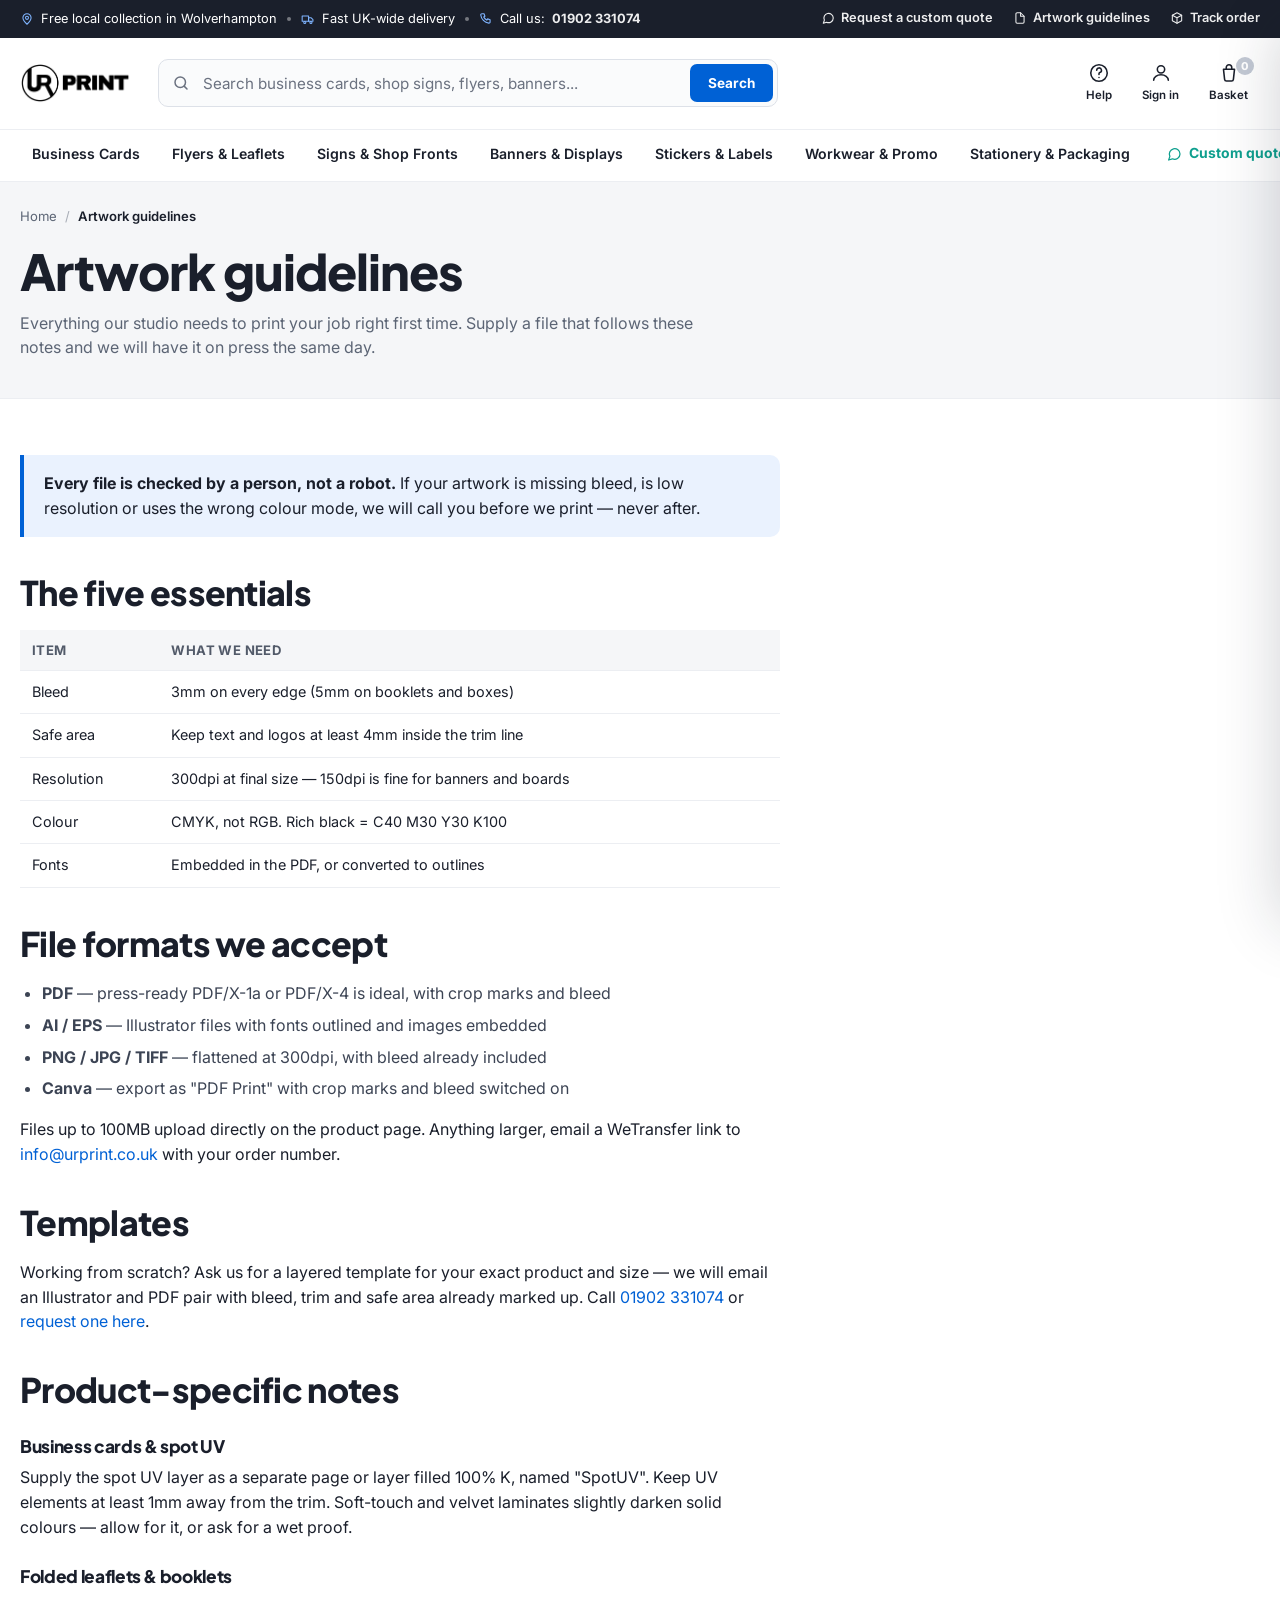
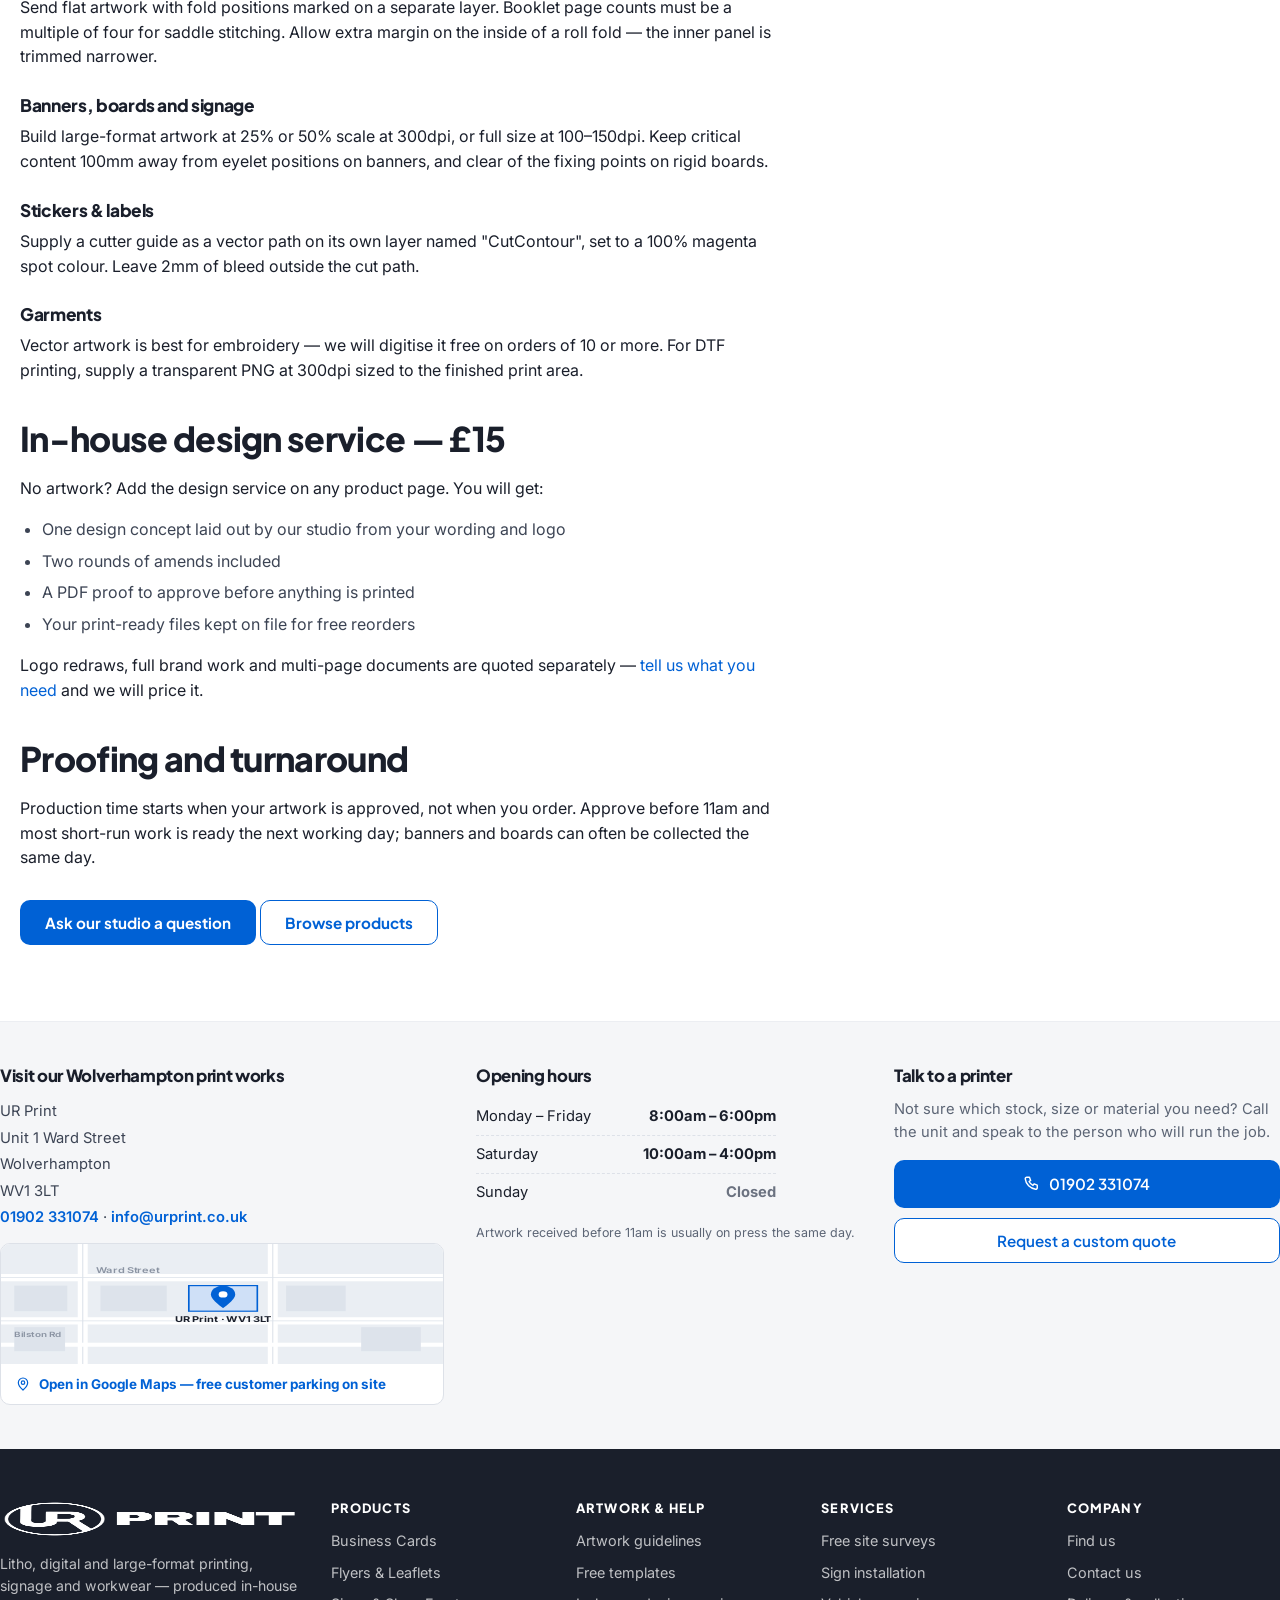
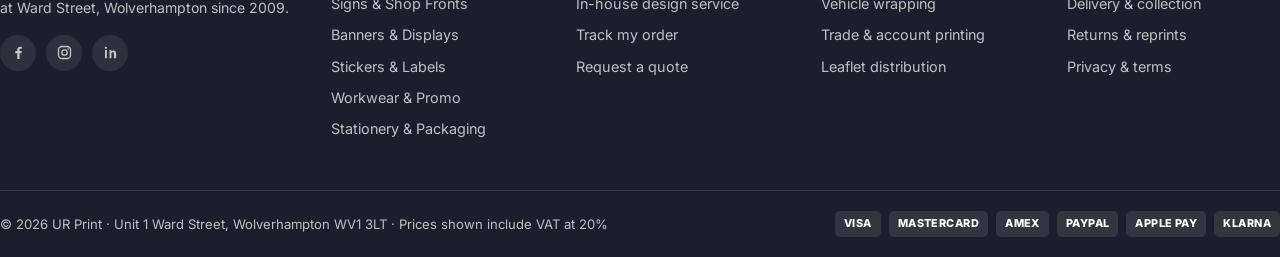
==== artwork-guidelines.html @ ce6d99f6 "Build UR Print e-commerce storefront A responsive, VistaPrint-style print and signage storefront for" ====
<!doctype html>
<html lang="en-GB">
<head>
<meta charset="utf-8">
<meta name="viewport" content="width=device-width, initial-scale=1">
<title>Artwork guidelines &amp; design service | UR Print Wolverhampton</title>
<meta name="description" content="How to supply print-ready artwork to UR Print — bleed, resolution, colour and file formats — plus our in-house design service.">
<link rel="icon" href="assets/img/favicon.png" type="image/png">
<link rel="preconnect" href="https://fonts.googleapis.com">
<link rel="preconnect" href="https://fonts.gstatic.com" crossorigin>
<link href="https://fonts.googleapis.com/css2?family=Inter:wght@400;500;600;700;800&family=Plus+Jakarta+Sans:wght@700;800&display=swap" rel="stylesheet">
<link rel="stylesheet" href="assets/css/styles.css">
</head>
<body>
<a class="skip-link" href="#main">Skip to content</a>
<div data-app-header></div>
<main id="main">
  <div class="pagehead">
    <div class="wrap">
      <nav class="crumbs" aria-label="Breadcrumb">
        <a href="index.html">Home</a><span class="sep">/</span><span class="current">Artwork guidelines</span>
      </nav>
      <h1>Artwork guidelines</h1>
      <p>Everything our studio needs to print your job right first time. Supply a file that follows these notes and we will have it on press the same day.</p>
    </div>
  </div>

  <div class="wrap">
    <div class="prose">
      <div class="callout">
        <p><strong>Every file is checked by a person, not a robot.</strong> If your artwork is missing bleed, is low resolution
        or uses the wrong colour mode, we will call you before we print — never after.</p>
      </div>

      <h2 id="essentials">The five essentials</h2>
      <table>
        <thead><tr><th>Item</th><th>What we need</th></tr></thead>
        <tbody>
          <tr><td>Bleed</td><td>3mm on every edge (5mm on booklets and boxes)</td></tr>
          <tr><td>Safe area</td><td>Keep text and logos at least 4mm inside the trim line</td></tr>
          <tr><td>Resolution</td><td>300dpi at final size — 150dpi is fine for banners and boards</td></tr>
          <tr><td>Colour</td><td>CMYK, not RGB. Rich black = C40 M30 Y30 K100</td></tr>
          <tr><td>Fonts</td><td>Embedded in the PDF, or converted to outlines</td></tr>
        </tbody>
      </table>

      <h2>File formats we accept</h2>
      <ul class="bullets">
        <li><strong>PDF</strong> — press-ready PDF/X-1a or PDF/X-4 is ideal, with crop marks and bleed</li>
        <li><strong>AI / EPS</strong> — Illustrator files with fonts outlined and images embedded</li>
        <li><strong>PNG / JPG / TIFF</strong> — flattened at 300dpi, with bleed already included</li>
        <li><strong>Canva</strong> — export as "PDF Print" with crop marks and bleed switched on</li>
      </ul>
      <p>Files up to 100MB upload directly on the product page. Anything larger, email a WeTransfer link to
      <a href="mailto:info@urprint.co.uk">info@urprint.co.uk</a> with your order number.</p>

      <h2 id="templates">Templates</h2>
      <p>Working from scratch? Ask us for a layered template for your exact product and size — we will email an
      Illustrator and PDF pair with bleed, trim and safe area already marked up. Call
      <a href="tel:+441902331074">01902 331074</a> or <a href="#" data-quote>request one here</a>.</p>

      <h2>Product-specific notes</h2>
      <h3>Business cards &amp; spot UV</h3>
      <p>Supply the spot UV layer as a separate page or layer filled 100% K, named "SpotUV". Keep UV elements
      at least 1mm away from the trim. Soft-touch and velvet laminates slightly darken solid colours — allow for it,
      or ask for a wet proof.</p>
      <h3>Folded leaflets &amp; booklets</h3>
      <p>Send flat artwork with fold positions marked on a separate layer. Booklet page counts must be a multiple of
      four for saddle stitching. Allow extra margin on the inside of a roll fold — the inner panel is trimmed narrower.</p>
      <h3>Banners, boards and signage</h3>
      <p>Build large-format artwork at 25% or 50% scale at 300dpi, or full size at 100–150dpi. Keep critical content
      100mm away from eyelet positions on banners, and clear of the fixing points on rigid boards.</p>
      <h3>Stickers &amp; labels</h3>
      <p>Supply a cutter guide as a vector path on its own layer named "CutContour", set to a 100% magenta spot colour.
      Leave 2mm of bleed outside the cut path.</p>
      <h3>Garments</h3>
      <p>Vector artwork is best for embroidery — we will digitise it free on orders of 10 or more. For DTF printing,
      supply a transparent PNG at 300dpi sized to the finished print area.</p>

      <h2 id="design">In-house design service — £15</h2>
      <p>No artwork? Add the design service on any product page. You will get:</p>
      <ul class="bullets">
        <li>One design concept laid out by our studio from your wording and logo</li>
        <li>Two rounds of amends included</li>
        <li>A PDF proof to approve before anything is printed</li>
        <li>Your print-ready files kept on file for free reorders</li>
      </ul>
      <p>Logo redraws, full brand work and multi-page documents are quoted separately —
      <a href="#" data-quote>tell us what you need</a> and we will price it.</p>

      <h2>Proofing and turnaround</h2>
      <p>Production time starts when your artwork is approved, not when you order. Approve before 11am and most
      short-run work is ready the next working day; banners and boards can often be collected the same day.</p>

      <p style="margin-top:30px">
        <a class="btn" href="#" data-quote>Ask our studio a question</a>
        <a class="btn btn--ghost" href="category.html">Browse products</a>
      </p>
    </div>
  </div>
</main>
<div data-app-footer></div>
<script src="assets/js/catalog.js"></script>
<script src="assets/js/art.js"></script>
<script src="assets/js/app.js"></script>
</body>
</html>
---- assets/css/styles.css ----
/* ==========================================================================
   UR Print — design system
   Palette: white #FFFFFF · grey #F5F6F8 · ink #1A1F2B · royal blue #0061D5
   ========================================================================== */

:root{
  --white:#FFFFFF;
  --grey-25:#FAFBFC;
  --grey-50:#F5F6F8;
  --grey-100:#ECEEF2;
  --grey-200:#DDE1E8;
  --grey-300:#C3C9D4;
  --grey-500:#6B7280;
  --grey-600:#525A69;

  --ink:#1A1F2B;
  --ink-80:#3C4454;
  --ink-60:#5C6575;

  --blue:#0061D5;
  --blue-dark:#004EAB;
  --blue-700:#003E88;
  --blue-50:#EAF2FE;
  --blue-100:#D4E5FD;

  --teal:#0E9F8E;
  --teal-50:#E3F6F3;
  --amber:#F6A609;
  --amber-50:#FEF3DF;
  --red:#D22B2B;
  --green:#148A3C;

  --radius-sm:6px;
  --radius:10px;
  --radius-lg:16px;
  --radius-pill:999px;

  --shadow-xs:0 1px 2px rgba(26,31,43,.06);
  --shadow-sm:0 1px 3px rgba(26,31,43,.08), 0 1px 2px rgba(26,31,43,.04);
  --shadow:0 4px 14px rgba(26,31,43,.08);
  --shadow-lg:0 12px 32px rgba(26,31,43,.14);
  --shadow-xl:0 24px 60px rgba(26,31,43,.20);

  --font:'Inter','Plus Jakarta Sans',-apple-system,BlinkMacSystemFont,'Segoe UI',Roboto,Helvetica,Arial,sans-serif;
  --font-display:'Plus Jakarta Sans','Inter',-apple-system,BlinkMacSystemFont,'Segoe UI',sans-serif;

  --maxw:1280px;
  --gutter:20px;
  --header-h:112px;
}

*,*::before,*::after{box-sizing:border-box}
html{-webkit-text-size-adjust:100%}
body{
  margin:0;
  font-family:var(--font);
  font-size:16px;
  line-height:1.55;
  color:var(--ink);
  background:var(--white);
  -webkit-font-smoothing:antialiased;
  text-rendering:optimizeLegibility;
}
body.is-locked{overflow:hidden}
img,svg{max-width:100%;display:block}
a{color:var(--blue);text-decoration:none}
a:hover{text-decoration:underline}
button{font:inherit;color:inherit;cursor:pointer}
h1,h2,h3,h4,h5{font-family:var(--font-display);color:var(--ink);margin:0 0 .5em;line-height:1.18;letter-spacing:-.02em;font-weight:800}
h1{font-size:clamp(2rem,4.2vw,3.1rem)}
h2{font-size:clamp(1.5rem,2.8vw,2.125rem)}
h3{font-size:1.25rem}
p{margin:0 0 1rem}
ul{margin:0;padding:0;list-style:none}
:focus-visible{outline:3px solid var(--blue);outline-offset:2px;border-radius:4px}
.sr-only{position:absolute;width:1px;height:1px;padding:0;margin:-1px;overflow:hidden;clip:rect(0 0 0 0);white-space:nowrap;border:0}
.skip-link{position:absolute;left:-9999px;top:0;z-index:999;background:var(--blue);color:#fff;padding:12px 20px;border-radius:0 0 8px 0}
.skip-link:focus{left:0}

.wrap{max-width:var(--maxw);margin:0 auto;padding:0 var(--gutter)}
.section{padding:56px 0}
.section--grey{background:var(--grey-50)}
.section__head{display:flex;align-items:flex-end;justify-content:space-between;gap:24px;margin-bottom:28px;flex-wrap:wrap}
.section__head h2{margin:0 0 4px}
.section__head p{margin:0;color:var(--ink-60);max-width:62ch}
.eyebrow{font-size:.78rem;font-weight:800;letter-spacing:.1em;text-transform:uppercase;color:var(--blue);margin:0 0 10px}

/* ---------- buttons ---------- */
.btn{
  display:inline-flex;align-items:center;justify-content:center;gap:8px;
  font-family:var(--font-display);font-weight:700;font-size:.95rem;line-height:1;
  padding:14px 24px;border-radius:var(--radius);border:1.5px solid transparent;
  background:var(--blue);color:#fff;cursor:pointer;transition:.15s ease;
  text-decoration:none;white-space:nowrap;
}
.btn:hover{background:var(--blue-dark);color:#fff;text-decoration:none;box-shadow:var(--shadow)}
.btn:active{transform:translateY(1px)}
.btn--ghost{background:#fff;color:var(--blue);border-color:var(--blue)}
.btn--ghost:hover{background:var(--blue-50);color:var(--blue-dark);border-color:var(--blue-dark)}
.btn--dark{background:var(--ink)}
.btn--dark:hover{background:#0d1118}
.btn--quiet{background:transparent;color:var(--ink);border-color:var(--grey-200)}
.btn--quiet:hover{background:var(--grey-50);color:var(--ink);box-shadow:none}
.btn--sm{padding:10px 16px;font-size:.85rem}
.btn--lg{padding:17px 30px;font-size:1.02rem}
.btn--block{width:100%}
.btn[disabled]{opacity:.5;pointer-events:none}

/* inline icons never inherit the full-bleed svg sizing */
.btn svg{width:18px;height:18px;flex:none}
.btn--lg svg{width:20px;height:20px}
.btn--sm svg{width:15px;height:15px}
.maplink .bar svg{width:16px;height:16px;flex:none}
.collectbox b svg{width:15px;height:15px;display:inline-block;vertical-align:-2px}
.search__icon svg{width:18px;height:18px}

/* ---------- badges ---------- */
.badge{display:inline-flex;align-items:center;gap:5px;font-size:.7rem;font-weight:800;letter-spacing:.05em;text-transform:uppercase;padding:5px 10px;border-radius:var(--radius-pill);background:var(--teal-50);color:#0a7a6d}
.badge--amber{background:var(--amber-50);color:#9a6600}
.badge--blue{background:var(--blue-50);color:var(--blue-dark)}
.badge--ink{background:var(--ink);color:#fff}

/* ==========================================================================
   Utility / announcement bar
   ========================================================================== */
.utility{background:var(--ink);color:#fff;font-size:.8rem}
.utility a{color:#fff;opacity:.92}
.utility a:hover{opacity:1}
.utility__inner{display:flex;align-items:center;justify-content:space-between;gap:16px;min-height:38px;padding-top:4px;padding-bottom:4px}
.utility__perks{display:flex;align-items:center;gap:10px;flex-wrap:wrap}
.utility__perks li{display:flex;align-items:center;gap:7px;white-space:nowrap}
.utility__perks .dot{width:4px;height:4px;border-radius:50%;background:rgba(255,255,255,.4)}
.utility__perks svg{width:14px;height:14px;flex:none;color:#7FB4FF}
.utility__links{display:flex;align-items:center;gap:20px}
.utility__links a{display:inline-flex;align-items:center;gap:6px;font-weight:600;white-space:nowrap}
.utility__links svg{width:14px;height:14px}
@media(max-width:1000px){.utility__links{display:none}}
@media(max-width:640px){
  .utility__perks{flex-wrap:nowrap;overflow-x:auto;scrollbar-width:none}
  .utility__perks::-webkit-scrollbar{display:none}
}

/* ==========================================================================
   Header
   ========================================================================== */
.header{position:sticky;top:0;z-index:300;background:#fff;border-bottom:1px solid var(--grey-100)}
.header__main{display:flex;align-items:center;gap:28px;padding-top:16px;padding-bottom:16px}
.brand{display:flex;align-items:center;flex:none}
.brand img{height:40px;width:auto}
.brand:hover{text-decoration:none}

.search{flex:1;position:relative;max-width:620px}
.search input[type="search"]{
  width:100%;height:48px;border:1.5px solid var(--grey-200);border-radius:var(--radius);
  padding:0 112px 0 44px;font-size:.95rem;color:var(--ink);background:var(--grey-25);transition:.15s;
}
.search input[type="search"]::placeholder{color:var(--grey-500)}
.search input[type="search"]:focus{outline:none;border-color:var(--blue);background:#fff;box-shadow:0 0 0 4px var(--blue-50)}
.search__icon{position:absolute;left:14px;top:50%;transform:translateY(-50%);width:18px;height:18px;color:var(--grey-500);pointer-events:none}
.search__btn{position:absolute;right:5px;top:5px;height:38px;padding:0 18px;border:0;border-radius:7px;background:var(--blue);color:#fff;font-weight:700;font-size:.85rem}
.search__btn:hover{background:var(--blue-dark)}
.search__results{
  position:absolute;top:calc(100% + 8px);left:0;right:0;background:#fff;border:1px solid var(--grey-100);
  border-radius:var(--radius);box-shadow:var(--shadow-lg);overflow:hidden;z-index:40;max-height:60vh;overflow-y:auto;
}
.search__results[hidden]{display:none}
.search__results a{display:flex;gap:12px;align-items:center;padding:10px 14px;color:var(--ink);border-bottom:1px solid var(--grey-50)}
.search__results a:last-child{border-bottom:0}
.search__results a:hover,.search__results a:focus{background:var(--blue-50);text-decoration:none}
.search__results .thumb{width:44px;height:34px;border-radius:5px;background:var(--grey-50);flex:none;overflow:hidden}
.search__results .t{font-weight:600;font-size:.9rem}
.search__results .s{font-size:.76rem;color:var(--ink-60)}
.search__empty{padding:16px;color:var(--ink-60);font-size:.9rem}

.header__actions{display:flex;align-items:center;gap:6px;flex:none;margin-left:auto}
.iconbtn{
  display:flex;flex-direction:column;align-items:center;gap:3px;background:none;border:0;
  padding:8px 12px;border-radius:var(--radius);color:var(--ink);font-size:.72rem;font-weight:600;position:relative;
}
.iconbtn:hover{background:var(--grey-50);text-decoration:none;color:var(--ink)}
.iconbtn svg{width:22px;height:22px;stroke-width:1.7}
.iconbtn__count{
  position:absolute;top:3px;right:6px;min-width:18px;height:18px;padding:0 5px;border-radius:9px;
  background:var(--blue);color:#fff;font-size:.68rem;font-weight:800;display:flex;align-items:center;justify-content:center;
}
.iconbtn__count[data-empty="true"]{background:var(--grey-300)}
.burger{display:none}

/* ---------- category nav + mega menu ---------- */
.catnav{border-top:1px solid var(--grey-100);background:#fff;position:relative}
.catnav__list{display:flex;align-items:stretch;gap:2px;overflow:visible}
.catnav__item{position:static}
.catnav__link{
  display:flex;align-items:center;gap:6px;padding:13px 12px;font-size:.88rem;font-weight:600;color:var(--ink);
  border-bottom:3px solid transparent;background:none;border-top:0;border-left:0;border-right:0;white-space:nowrap;
}
.catnav__link:hover,.catnav__item.is-open .catnav__link{color:var(--blue);border-bottom-color:var(--blue);text-decoration:none}
.catnav__link svg{width:12px;height:12px;opacity:.55;transition:transform .15s}
.catnav__item.is-open .catnav__link svg{transform:rotate(180deg)}
.catnav__spacer{flex:1}
.catnav__cta{display:flex;align-items:center;gap:7px;padding:13px 0 13px 14px;font-size:.87rem;font-weight:700;color:var(--teal);white-space:nowrap}
.catnav__cta svg{flex:none}
.catnav__cta svg{width:16px;height:16px}

.mega{
  position:absolute;top:100%;left:0;right:0;background:#fff;border-top:1px solid var(--grey-100);
  box-shadow:var(--shadow-lg);padding:28px 0 32px;z-index:280;display:none;
}
.catnav__item.is-open .mega{display:block}
.mega__inner{display:grid;grid-template-columns:1fr 1fr 1fr 300px;gap:32px;max-width:var(--maxw);margin:0 auto;padding:0 var(--gutter)}
.mega__col h4{font-size:.74rem;letter-spacing:.09em;text-transform:uppercase;color:var(--grey-500);margin:0 0 12px;font-weight:800}
.mega__col li{margin-bottom:2px}
.mega__col a{display:block;padding:7px 10px;margin-left:-10px;border-radius:var(--radius-sm);color:var(--ink);font-size:.92rem;font-weight:500}
.mega__col a:hover{background:var(--blue-50);color:var(--blue-dark);text-decoration:none}
.mega__price{display:block;font-size:.78rem;color:var(--ink-60);font-weight:500;margin-top:1px}
.mega__col a:hover .mega__price{color:var(--blue)}
.mega__promo{background:var(--grey-50);border-radius:var(--radius-lg);padding:20px;display:flex;flex-direction:column}
.mega__promo .badge{align-self:flex-start;margin-bottom:10px}
.mega__promo h5{font-family:var(--font-display);font-size:1.05rem;margin:0 0 6px;font-weight:800}
.mega__promo p{font-size:.85rem;color:var(--ink-60);margin:0 0 14px}
.mega__promo .art{margin-top:auto;border-radius:var(--radius);overflow:hidden;background:#fff}
@media(max-width:1180px){.mega__inner{grid-template-columns:1fr 1fr 1fr}.mega__promo{display:none}}
@media(max-width:1060px){.catnav__cta{display:none}}

/* mobile drawer nav */
.mnav{position:fixed;inset:0;z-index:400;display:none}
.mnav.is-open{display:block}
.mnav > .overlay{z-index:1}
.mnav__panel{
  position:absolute;top:0;left:0;bottom:0;width:min(360px,88vw);background:#fff;overflow-y:auto;
  box-shadow:var(--shadow-xl);animation:slideIn .22s ease;z-index:2;
}
@keyframes slideIn{from{transform:translateX(-100%)}to{transform:translateX(0)}}
.mnav__head{display:flex;align-items:center;justify-content:space-between;padding:16px 18px;border-bottom:1px solid var(--grey-100)}
.mnav__head img{height:30px}
.mnav details{border-bottom:1px solid var(--grey-100)}
.mnav summary{padding:14px 18px;font-weight:700;cursor:pointer;list-style:none;display:flex;justify-content:space-between;align-items:center}
.mnav summary::-webkit-details-marker{display:none}
.mnav summary::after{content:"+";font-size:1.2rem;color:var(--grey-500);font-weight:500}
.mnav details[open] summary::after{content:"−"}
.mnav details a{display:block;padding:10px 18px 10px 30px;color:var(--ink-80);font-size:.92rem}
.mnav details a:hover{background:var(--grey-50);text-decoration:none}
.mnav__foot{padding:18px;display:grid;gap:10px}

@media(max-width:980px){
  .catnav{display:none}
  .burger{display:flex}
  .header__main{gap:14px;flex-wrap:wrap}
  .search{order:3;flex-basis:100%;max-width:none}
  .brand img{height:34px}
  .iconbtn span{display:none}
  .iconbtn{padding:8px}
}

/* ==========================================================================
   Hero
   ========================================================================== */
.hero{background:linear-gradient(180deg,#fff 0%,var(--grey-50) 100%);overflow:hidden}
.hero__inner{display:grid;grid-template-columns:1.02fr 1fr;gap:48px;align-items:center;padding:56px 0 64px}
.hero__trust{display:inline-flex;align-items:center;gap:10px;background:#fff;border:1px solid var(--grey-200);border-radius:var(--radius-pill);padding:6px 16px 6px 8px;font-size:.82rem;font-weight:600;box-shadow:var(--shadow-xs);margin-bottom:22px}
.hero__trust .stars{color:var(--amber);letter-spacing:1px}
.hero h1{margin-bottom:18px}
.hero h1 .hl{color:var(--blue)}
.hero__sub{font-size:1.08rem;color:var(--ink-60);max-width:54ch;margin-bottom:26px}
.hero__cta{display:flex;gap:12px;flex-wrap:wrap;margin-bottom:26px}
.hero__points{display:flex;gap:22px;flex-wrap:wrap;font-size:.88rem;font-weight:600;color:var(--ink-80)}
.hero__points li{display:flex;align-items:center;gap:7px}
.hero__points svg{width:17px;height:17px;color:var(--teal);flex:none}
.hero__art{position:relative}
.collage{display:grid;grid-template-columns:1fr 1fr;grid-template-rows:auto auto;gap:14px}
.collage figure{margin:0;background:#fff;border-radius:var(--radius-lg);box-shadow:var(--shadow);overflow:hidden;border:1px solid var(--grey-100)}
.collage figure{display:flex;flex-direction:column}
/* the scenes are authored on a 4:3 viewBox — matching the cell means nothing crops */
.collage .art{aspect-ratio:4/3;width:100%;height:auto}
.collage figcaption{padding:10px 14px;font-size:.78rem;font-weight:700;color:var(--ink-80);border-top:1px solid var(--grey-100)}
.collage .art{background:var(--grey-50)}
.hero__float{
  position:absolute;left:-26px;top:-20px;background:#fff;border-radius:var(--radius);box-shadow:var(--shadow-lg);
  padding:12px 16px;display:flex;align-items:center;gap:10px;border:1px solid var(--grey-100);
}
.hero__float svg{width:28px;height:28px;color:var(--teal)}
.hero__float b{display:block;font-size:.88rem}
.hero__float span{font-size:.76rem;color:var(--ink-60)}
@media(max-width:900px){
  .hero__inner{grid-template-columns:1fr;gap:34px;padding:36px 0 44px}
  .hero__float{position:static;margin-top:16px;display:inline-flex}
}

/* ==========================================================================
   Value strip
   ========================================================================== */
.valuestrip{border-bottom:1px solid var(--grey-100);background:#fff}
.valuestrip__grid{display:grid;grid-template-columns:repeat(3,1fr);gap:0}
.vcard{display:flex;gap:16px;padding:30px 28px;border-right:1px solid var(--grey-100)}
.vcard:last-child{border-right:0}
.vcard__icon{flex:none;width:46px;height:46px;border-radius:12px;background:var(--blue-50);color:var(--blue);display:flex;align-items:center;justify-content:center}
.vcard__icon svg{width:24px;height:24px}
.vcard h3{font-size:1rem;margin:0 0 4px}
.vcard p{font-size:.88rem;color:var(--ink-60);margin:0}
@media(max-width:860px){
  .valuestrip__grid{grid-template-columns:1fr}
  .vcard{border-right:0;border-bottom:1px solid var(--grey-100);padding:22px var(--gutter)}
  .vcard:last-child{border-bottom:0}
}

/* ==========================================================================
   Category grid
   ========================================================================== */
.catgrid{display:grid;grid-template-columns:repeat(7,1fr);gap:16px}
.catgrid--4{grid-template-columns:repeat(4,1fr)}
.cattile{display:flex;flex-direction:column;align-items:center;text-align:center;gap:12px;color:var(--ink);padding:4px}
.cattile:hover{text-decoration:none}
.cattile__img{
  width:100%;aspect-ratio:1;border-radius:50%;background:var(--grey-50);overflow:hidden;
  border:1px solid var(--grey-100);transition:.2s ease;display:flex;align-items:center;justify-content:center;
}
.cattile:hover .cattile__img{transform:translateY(-4px);box-shadow:var(--shadow);border-color:var(--blue-100)}
.cattile__label{font-size:.9rem;font-weight:700;line-height:1.25;min-height:2.5em;display:flex;align-items:center;justify-content:center}
.cattile__from{font-size:.76rem;color:var(--ink-60)}
@media(max-width:1100px){.catgrid{grid-template-columns:repeat(4,1fr)}}
@media(max-width:700px){.catgrid,.catgrid--4{grid-template-columns:repeat(2,1fr);gap:20px 14px}}

/* ==========================================================================
   Product cards + carousel
   ========================================================================== */
.carousel{position:relative}
.carousel__track{
  display:grid;grid-auto-flow:column;grid-auto-columns:minmax(252px,1fr);gap:18px;
  overflow-x:auto;scroll-snap-type:x mandatory;scroll-behavior:smooth;padding:4px 2px 18px;
  scrollbar-width:thin;
}
.carousel__track > *{scroll-snap-align:start}
.carousel__nav{position:absolute;top:38%;width:42px;height:42px;border-radius:50%;background:#fff;border:1px solid var(--grey-200);box-shadow:var(--shadow);display:flex;align-items:center;justify-content:center;z-index:5}
.carousel__nav:hover{background:var(--grey-50)}
.carousel__nav svg{width:18px;height:18px}
.carousel__nav--prev{left:-21px}
.carousel__nav--next{right:-21px}
@media(max-width:1340px){.carousel__nav--prev{left:4px}.carousel__nav--next{right:4px}}

.pcard{
  display:flex;flex-direction:column;background:#fff;border:1px solid var(--grey-100);border-radius:var(--radius-lg);
  overflow:hidden;transition:.18s ease;color:var(--ink);height:100%;
}
.pcard:hover{box-shadow:var(--shadow-lg);border-color:var(--grey-200);text-decoration:none;transform:translateY(-3px)}
.pcard__media{position:relative;background:var(--grey-50);aspect-ratio:4/3;overflow:hidden}
.pcard__media .art,.pcard__media img{width:100%;height:100%;object-fit:cover}
.pcard__badges{position:absolute;top:10px;left:10px;display:flex;flex-direction:column;gap:6px;align-items:flex-start}
.pcard__body{padding:16px;display:flex;flex-direction:column;flex:1;gap:4px}
.pcard__cat{font-size:.72rem;font-weight:700;letter-spacing:.06em;text-transform:uppercase;color:var(--grey-500)}
.pcard__title{font-family:var(--font-display);font-size:1rem;font-weight:800;line-height:1.3;margin:0}
.pcard__blurb{font-size:.84rem;color:var(--ink-60);margin:2px 0 0}
.pcard__rating{display:flex;align-items:center;gap:6px;font-size:.78rem;color:var(--ink-60);margin-top:6px}
.pcard__rating .stars{color:var(--amber);letter-spacing:.5px}
.pcard__price{margin-top:12px;font-size:.8rem;color:var(--ink-60);line-height:1.35}
.pcard__price .qty{display:block;font-weight:600;color:var(--ink-80)}
.pcard__price b{display:block;font-family:var(--font-display);font-size:1.3rem;color:var(--ink);font-weight:800;letter-spacing:-.025em}
.pcard__foot{margin-top:14px}
.pcard .btn{width:100%}

/* ==========================================================================
   Signage spotlight
   ========================================================================== */
.spotlight{background:var(--ink);color:#fff;border-radius:var(--radius-lg);overflow:hidden}
.spotlight__inner{display:grid;grid-template-columns:1fr 1fr;align-items:center;gap:0}
.spotlight__copy{padding:48px}
.spotlight h2{color:#fff}
.spotlight p{color:rgba(255,255,255,.76)}
.spotlight .eyebrow{color:#7FB4FF}
.spotlight__list{display:grid;gap:12px;margin:22px 0 28px}
.spotlight__list li{display:flex;gap:11px;align-items:flex-start;font-size:.93rem;color:rgba(255,255,255,.88)}
.spotlight__list svg{width:19px;height:19px;flex:none;color:var(--teal);margin-top:2px}
.spotlight__cta{display:flex;gap:12px;flex-wrap:wrap}
.spotlight__art{align-self:stretch;background:#121722;display:flex;align-items:center;justify-content:center;padding:28px}
@media(max-width:900px){.spotlight__inner{grid-template-columns:1fr}.spotlight__copy{padding:32px 24px}}

/* ==========================================================================
   Reviews
   ========================================================================== */
.reviews{display:grid;grid-template-columns:300px 1fr;gap:32px;align-items:start}
.googlecard{background:#fff;border:1px solid var(--grey-100);border-radius:var(--radius-lg);padding:26px;text-align:center;box-shadow:var(--shadow-sm)}
.googlecard__score{font-family:var(--font-display);font-size:3.2rem;font-weight:800;line-height:1;letter-spacing:-.03em}
.googlecard .stars{color:var(--amber);font-size:1.3rem;letter-spacing:3px;margin:8px 0 6px}
.googlecard p{font-size:.85rem;color:var(--ink-60);margin:0}
.googlecard__g{display:inline-flex;align-items:center;gap:7px;margin-top:16px;font-size:.84rem;font-weight:700;color:var(--ink-80)}
.reviewgrid{display:grid;grid-template-columns:repeat(3,1fr);gap:18px}
.review{background:#fff;border:1px solid var(--grey-100);border-radius:var(--radius-lg);padding:22px;display:flex;flex-direction:column}
.review .stars{color:var(--amber);letter-spacing:1px;margin-bottom:10px}
.review blockquote{margin:0 0 16px;font-size:.92rem;color:var(--ink-80);line-height:1.6}
.review__who{display:flex;align-items:center;gap:11px;margin-top:auto}
.review__avatar{width:38px;height:38px;border-radius:50%;background:var(--blue-50);color:var(--blue-dark);display:flex;align-items:center;justify-content:center;font-weight:800;font-size:.9rem;flex:none}
.review__who b{display:block;font-size:.88rem}
.review__who span{font-size:.78rem;color:var(--ink-60)}
@media(max-width:1000px){.reviews{grid-template-columns:1fr}.reviewgrid{grid-template-columns:1fr}}

/* ==========================================================================
   Footer
   ========================================================================== */
.localbar{background:var(--grey-50);border-top:1px solid var(--grey-100)}
.localbar__grid{display:grid;grid-template-columns:1.15fr 1fr 1fr;gap:32px;padding:44px 0}
.localbar h3{font-size:1.05rem;margin-bottom:12px}
.localbar address{font-style:normal;font-size:.92rem;color:var(--ink-80);line-height:1.8}
.localbar a{font-weight:600}
.hours{font-size:.92rem}
.hours li{display:flex;justify-content:space-between;gap:18px;padding:7px 0;border-bottom:1px dashed var(--grey-200);max-width:300px}
.hours li:last-child{border-bottom:0}
.hours b{font-weight:700}
.hours .closed{color:var(--grey-500)}
.maplink{display:block;border-radius:var(--radius);overflow:hidden;border:1px solid var(--grey-200);background:#fff;margin-top:12px}
.maplink:hover{text-decoration:none;box-shadow:var(--shadow)}
.maplink .bar{padding:10px 14px;font-size:.84rem;font-weight:700;display:flex;align-items:center;gap:8px;color:var(--blue)}
@media(max-width:900px){.localbar__grid{grid-template-columns:1fr;gap:26px}}

.footer{background:var(--ink);color:rgba(255,255,255,.72);font-size:.9rem}
.footer a{color:rgba(255,255,255,.72)}
.footer a:hover{color:#fff}
.footer__grid{display:grid;grid-template-columns:1.4fr repeat(4,1fr);gap:32px;padding:52px 0 40px}
.footer h4{color:#fff;font-size:.8rem;letter-spacing:.09em;text-transform:uppercase;margin-bottom:14px}
.footer li{margin-bottom:9px}
.footer__brand img{height:36px;margin-bottom:16px}
.footer__brand p{font-size:.88rem;max-width:34ch}
.footer__social{display:flex;gap:10px;margin-top:16px}
.footer__social a{width:36px;height:36px;border-radius:50%;background:rgba(255,255,255,.08);display:flex;align-items:center;justify-content:center}
.footer__social a:hover{background:var(--blue)}
.footer__social svg{width:17px;height:17px}
.footer__bottom{border-top:1px solid rgba(255,255,255,.1);padding:20px 0;display:flex;align-items:center;justify-content:space-between;gap:18px;flex-wrap:wrap;font-size:.82rem}
.payicons{display:flex;gap:8px;align-items:center;flex-wrap:wrap}
.payicons span{height:26px;padding:0 9px;border-radius:5px;background:rgba(255,255,255,.1);display:flex;align-items:center;font-size:.68rem;font-weight:800;letter-spacing:.04em;color:#fff}
@media(max-width:1000px){.footer__grid{grid-template-columns:1fr 1fr;gap:28px}}
@media(max-width:560px){.footer__grid{grid-template-columns:1fr}}

/* ==========================================================================
   Basket drawer
   ========================================================================== */
.overlay{position:fixed;inset:0;background:rgba(14,18,26,.5);z-index:500;opacity:0;pointer-events:none;transition:opacity .2s}
.overlay.is-open{opacity:1;pointer-events:auto}
.drawer{
  position:fixed;top:0;right:0;bottom:0;width:min(440px,100vw);background:#fff;z-index:510;
  display:flex;flex-direction:column;transform:translateX(100%);transition:transform .26s cubic-bezier(.4,0,.2,1);box-shadow:var(--shadow-xl);
}
.drawer.is-open{transform:translateX(0)}
.drawer__head{display:flex;align-items:center;justify-content:space-between;padding:18px 20px;border-bottom:1px solid var(--grey-100)}
.drawer__head h2{margin:0;font-size:1.12rem}
.drawer__body{flex:1;overflow-y:auto;padding:18px 20px}
.drawer__foot{border-top:1px solid var(--grey-100);padding:18px 20px;background:var(--grey-25)}
.iconclose{background:none;border:0;padding:8px;border-radius:8px;display:flex;color:var(--ink-60)}
.iconclose:hover{background:var(--grey-50);color:var(--ink)}
.iconclose svg{width:20px;height:20px}

.lineitem{display:flex;gap:14px;padding:16px 0;border-bottom:1px solid var(--grey-100)}
.lineitem:first-child{padding-top:0}
.lineitem__thumb{width:72px;height:58px;border-radius:8px;background:var(--grey-50);overflow:hidden;flex:none;border:1px solid var(--grey-100)}
.lineitem__body{flex:1;min-width:0}
.lineitem__title{font-weight:700;font-size:.92rem;margin:0 0 3px;line-height:1.3}
.lineitem__spec{font-size:.78rem;color:var(--ink-60);line-height:1.5;margin:0}
.lineitem__spec b{color:var(--ink-80);font-weight:600}
.lineitem__foot{display:flex;align-items:center;justify-content:space-between;margin-top:8px;gap:10px}
.lineitem__price{font-weight:800;font-family:var(--font-display)}
.linkbtn{background:none;border:0;padding:0;color:var(--ink-60);font-size:.8rem;text-decoration:underline}
.linkbtn:hover{color:var(--red)}
.emptybasket{text-align:center;padding:44px 10px;color:var(--ink-60)}
.emptybasket svg{width:54px;height:54px;color:var(--grey-300);margin:0 auto 14px}

.fulfil{display:grid;grid-template-columns:1fr 1fr;gap:10px;margin:4px 0 16px}
.fulfil input{position:absolute;opacity:0;pointer-events:none}
.fulfil label{
  display:block;border:1.5px solid var(--grey-200);border-radius:var(--radius);padding:12px 14px;cursor:pointer;
  background:#fff;transition:.15s;position:relative;
}
.fulfil label:hover{border-color:var(--grey-300)}
.fulfil input:checked + label{border-color:var(--blue);background:var(--blue-50);box-shadow:0 0 0 3px rgba(0,97,213,.1)}
.fulfil input:focus-visible + label{outline:3px solid var(--blue);outline-offset:2px}
.fulfil b{display:block;font-size:.86rem;font-weight:700;margin-bottom:2px}
.fulfil span{font-size:.76rem;color:var(--ink-60);display:block;line-height:1.4}
.fulfil .cost{font-size:.8rem;font-weight:700;color:var(--teal);margin-top:4px;display:block}

/* on short / narrow screens the drawer footer must not swallow the item list */
.drawer__body{min-height:130px}
@media(max-width:560px),(max-height:780px){
  .drawer__foot{max-height:60vh;overflow-y:auto}
  .fulfil{grid-template-columns:1fr;gap:8px}
  .fulfil label{display:flex;flex-wrap:wrap;align-items:baseline;gap:4px 10px;padding:10px 13px}
  .fulfil b{margin:0}
  .fulfil .cost{margin:0 0 0 auto}
}

.totals{font-size:.9rem}
.totals .row{display:flex;justify-content:space-between;padding:5px 0}
.totals .row--total{border-top:1px solid var(--grey-200);margin-top:8px;padding-top:12px;font-size:1.1rem;font-weight:800;font-family:var(--font-display)}
.totals .muted{color:var(--ink-60);font-size:.8rem}

/* ==========================================================================
   Modal
   ========================================================================== */
.modal{position:fixed;inset:0;z-index:600;display:none;align-items:center;justify-content:center;padding:20px;overflow-y:auto}
.modal.is-open{display:flex}
/* the overlay carries a high z-index for its body-level use; inside a modal it
   must sit behind the dialog box, not on top of it */
.modal > .overlay{z-index:1}
.modal__box{
  background:#fff;border-radius:var(--radius-lg);width:min(640px,100%);box-shadow:var(--shadow-xl);
  position:relative;z-index:2;max-height:92vh;overflow-y:auto;animation:pop .2s ease;
}
@keyframes pop{from{transform:translateY(12px);opacity:0}to{transform:translateY(0);opacity:1}}
.modal__head{display:flex;align-items:flex-start;justify-content:space-between;gap:16px;padding:24px 26px 0}
.modal__head h2{font-size:1.4rem;margin:0 0 6px}
.modal__head p{color:var(--ink-60);font-size:.92rem;margin:0}
.modal__body{padding:20px 26px 26px}
.modal__success{text-align:center;padding:40px 26px}
.modal__success svg{width:58px;height:58px;color:var(--teal);margin:0 auto 16px}

/* ---------- forms ---------- */
.field{margin-bottom:14px}
.field label,.flabel{display:block;font-size:.84rem;font-weight:700;margin-bottom:6px;color:var(--ink-80)}
.field .hint{font-size:.78rem;color:var(--ink-60);font-weight:400;margin-top:5px}
input[type=text],input[type=email],input[type=tel],input[type=number],input[type=search],select,textarea{
  width:100%;border:1.5px solid var(--grey-200);border-radius:var(--radius-sm);padding:11px 13px;font-size:.93rem;
  font-family:inherit;color:var(--ink);background:#fff;transition:.15s;
}
select{appearance:none;background-image:url("data:image/svg+xml;charset=utf-8,%3Csvg xmlns='http://www.w3.org/2000/svg' viewBox='0 0 24 24' fill='none' stroke='%235C6575' stroke-width='2.2'%3E%3Cpath d='M6 9l6 6 6-6'/%3E%3C/svg%3E");
  background-repeat:no-repeat;background-position:right 11px center;background-size:16px;padding-right:38px;cursor:pointer}
input:focus,select:focus,textarea:focus{outline:none;border-color:var(--blue);box-shadow:0 0 0 3px var(--blue-50)}
textarea{min-height:104px;resize:vertical}
.grid2{display:grid;grid-template-columns:1fr 1fr;gap:14px}
@media(max-width:560px){.grid2{grid-template-columns:1fr}}
.checkline{display:flex;gap:10px;align-items:flex-start;font-size:.86rem;color:var(--ink-80)}
.checkline input{margin-top:3px;flex:none;width:16px;height:16px;accent-color:var(--blue)}
.formnote{font-size:.78rem;color:var(--ink-60);margin-top:12px}
.error{color:var(--red);font-size:.8rem;margin-top:5px;font-weight:600}

/* ==========================================================================
   Breadcrumbs & page shells
   ========================================================================== */
.crumbs{font-size:.82rem;color:var(--ink-60);padding:16px 0;display:flex;gap:8px;flex-wrap:wrap;align-items:center}
.crumbs a{color:var(--ink-60)}
.crumbs a:hover{color:var(--blue)}
.crumbs .sep{opacity:.5}
.crumbs .current{color:var(--ink);font-weight:600}

.pagehead{background:var(--grey-50);border-bottom:1px solid var(--grey-100);padding:8px 0 38px}
.pagehead h1{margin-bottom:10px}
.pagehead p{color:var(--ink-60);max-width:70ch;margin:0}

/* ---------- category page ---------- */
.catlayout{display:grid;grid-template-columns:240px 1fr;gap:36px;padding:36px 0 56px;align-items:start}
.filters{position:sticky;top:calc(var(--header-h) + 12px)}
.filters h3{font-size:.78rem;letter-spacing:.09em;text-transform:uppercase;color:var(--grey-500);margin-bottom:12px}
.filters li{margin-bottom:3px}
.filters a,.filters button{display:block;width:100%;text-align:left;padding:8px 12px;border-radius:var(--radius-sm);color:var(--ink-80);font-size:.9rem;background:none;border:0}
.filters a:hover,.filters button:hover{background:var(--grey-50);text-decoration:none;color:var(--ink)}
.filters .is-active{background:var(--blue-50);color:var(--blue-dark);font-weight:700}
.filters__block{margin-bottom:28px}
.helpbox{background:var(--grey-50);border-radius:var(--radius);padding:18px;font-size:.86rem}
.helpbox h4{margin:0 0 6px;font-size:.95rem}
.helpbox p{color:var(--ink-60);margin:0 0 12px;font-size:.84rem}
.prodgrid{display:grid;grid-template-columns:repeat(3,1fr);gap:20px}
.toolbar{display:flex;align-items:center;justify-content:space-between;gap:16px;margin-bottom:20px;flex-wrap:wrap}
.toolbar .count{font-size:.88rem;color:var(--ink-60)}
.toolbar select{width:auto;min-width:200px}
@media(max-width:1000px){.catlayout{grid-template-columns:1fr}.filters{position:static}.prodgrid{grid-template-columns:repeat(2,1fr)}}
@media(max-width:620px){.prodgrid{grid-template-columns:1fr}}

/* ==========================================================================
   Product page / configurator
   ========================================================================== */
.pdp{display:grid;grid-template-columns:1fr 480px;gap:46px;padding:12px 0 56px;align-items:start}
.pdp > *,.catlayout > *,.checkout > *{min-width:0}
@media(max-width:1060px){.pdp{grid-template-columns:1fr;gap:30px}}
.gallery__main{background:var(--grey-50);border:1px solid var(--grey-100);border-radius:var(--radius-lg);overflow:hidden;aspect-ratio:4/3;position:relative}
.gallery__main .art{width:100%;height:100%}
.gallery__badges{position:absolute;top:14px;left:14px;display:flex;gap:8px}
.gallery__thumbs{display:flex;gap:10px;margin-top:12px}
.gallery__thumbs button{width:76px;height:62px;border-radius:8px;border:1.5px solid var(--grey-200);background:var(--grey-50);overflow:hidden;padding:0}
.gallery__thumbs button.is-active{border-color:var(--blue);box-shadow:0 0 0 3px var(--blue-50)}

.pdp__info{margin-top:30px}
.pdp__info h2{font-size:1.3rem;margin-bottom:12px}
.speclist{display:grid;grid-template-columns:1fr 1fr;gap:10px 24px;font-size:.9rem}
.speclist li{display:flex;gap:9px;align-items:flex-start;padding:7px 0;border-bottom:1px solid var(--grey-100)}
.speclist svg{width:17px;height:17px;color:var(--teal);flex:none;margin-top:3px}
@media(max-width:620px){.speclist{grid-template-columns:1fr}}

.config{border:1px solid var(--grey-200);border-radius:var(--radius-lg);background:#fff;box-shadow:var(--shadow-sm);position:sticky;top:calc(var(--header-h) + 12px)}
.config__head{padding:22px 24px 16px;border-bottom:1px solid var(--grey-100)}
.config__head .pcard__cat{margin-bottom:6px}
.config__head h1{font-size:1.55rem;margin:0 0 8px}
.config__rating{display:flex;align-items:center;gap:8px;font-size:.84rem;color:var(--ink-60)}
.config__rating .stars{color:var(--amber)}
.config__body{padding:20px 24px}
.optgroup{margin-bottom:20px}
.optgroup__label{display:flex;align-items:baseline;justify-content:space-between;gap:10px;margin-bottom:8px}
.optgroup__label .flabel{margin:0}
.optgroup__label .pick{font-size:.8rem;color:var(--ink-60)}
.chips{display:flex;flex-wrap:wrap;gap:8px}
.chips input{position:absolute;opacity:0;pointer-events:none}
.chips label{
  border:1.5px solid var(--grey-200);border-radius:var(--radius-sm);padding:9px 14px;font-size:.86rem;font-weight:600;
  cursor:pointer;background:#fff;transition:.14s;line-height:1.3;
}
.chips label:hover{border-color:var(--grey-300)}
.chips input:checked + label{border-color:var(--blue);background:var(--blue-50);color:var(--blue-dark);box-shadow:0 0 0 3px rgba(0,97,213,.1)}
.chips input:focus-visible + label{outline:3px solid var(--blue);outline-offset:2px}
.chips label .plus{color:var(--ink-60);font-weight:500;font-size:.78rem}
.chips input:checked + label .plus{color:var(--blue-dark)}

.qtygrid{display:grid;grid-template-columns:repeat(3,1fr);gap:8px}
.qtygrid input{position:absolute;opacity:0;pointer-events:none}
.qtygrid label{display:block;border:1.5px solid var(--grey-200);border-radius:var(--radius-sm);padding:10px 8px;text-align:center;cursor:pointer;background:#fff;transition:.14s;position:relative}
.qtygrid label:hover{border-color:var(--grey-300)}
.qtygrid input:checked + label{border-color:var(--blue);background:var(--blue-50);box-shadow:0 0 0 3px rgba(0,97,213,.1)}
.qtygrid input:focus-visible + label{outline:3px solid var(--blue);outline-offset:2px}
.qtygrid b{display:block;font-size:.95rem;font-family:var(--font-display);font-weight:800}
.qtygrid span{display:block;font-size:.74rem;color:var(--ink-60);margin-top:2px}
.qtygrid .save{position:absolute;top:-8px;right:-6px;background:var(--teal);color:#fff;font-size:.62rem;font-weight:800;padding:2px 6px;border-radius:var(--radius-pill)}

/* artwork step */
.artwork{border:1px solid var(--grey-200);border-radius:var(--radius);overflow:hidden;margin-bottom:20px}
.artwork__opt{border-bottom:1px solid var(--grey-100)}
.artwork__opt:last-child{border-bottom:0}
.artwork__opt > input{position:absolute;opacity:0;pointer-events:none}
.artwork__opt > label{display:flex;gap:12px;align-items:flex-start;padding:14px;cursor:pointer;transition:.14s}
.artwork__opt > label:hover{background:var(--grey-25)}
.artwork__opt > input:checked + label{background:var(--blue-50)}
.artwork__opt > input:focus-visible + label{outline:3px solid var(--blue);outline-offset:-3px}
.artwork__radio{width:19px;height:19px;border-radius:50%;border:2px solid var(--grey-300);flex:none;margin-top:2px;position:relative;background:#fff}
.artwork__opt > input:checked + label .artwork__radio{border-color:var(--blue)}
.artwork__opt > input:checked + label .artwork__radio::after{content:"";position:absolute;inset:3px;border-radius:50%;background:var(--blue)}
.artwork__opt b{display:block;font-size:.92rem}
.artwork__opt p{margin:2px 0 0;font-size:.8rem;color:var(--ink-60)}
.artwork__opt .cost{font-weight:800;font-size:.88rem;margin-left:auto;flex:none}
.artwork__panel{padding:0 14px 16px 45px;display:none}
.artwork__opt > input:checked + label + .artwork__panel{display:block}
.dropzone{
  border:2px dashed var(--grey-300);border-radius:var(--radius);padding:20px;text-align:center;background:#fff;
  cursor:pointer;transition:.15s;
}
.dropzone:hover,.dropzone.is-drag{border-color:var(--blue);background:var(--blue-50)}
.dropzone svg{width:30px;height:30px;color:var(--blue);margin:0 auto 8px}
.dropzone b{display:block;font-size:.88rem}
.dropzone span{font-size:.76rem;color:var(--ink-60)}
.filelist{margin-top:10px;display:grid;gap:7px}
.fileitem{display:flex;align-items:center;gap:9px;background:#fff;border:1px solid var(--grey-200);border-radius:var(--radius-sm);padding:8px 10px;font-size:.82rem}
.fileitem svg{width:16px;height:16px;color:var(--teal);flex:none}
.fileitem .name{flex:1;min-width:0;overflow:hidden;text-overflow:ellipsis;white-space:nowrap;font-weight:600}
.fileitem .size{color:var(--ink-60);font-size:.76rem;flex:none}
.checklist{margin-top:12px;background:var(--grey-50);border-radius:var(--radius-sm);padding:12px 14px}
.checklist h5{margin:0 0 8px;font-size:.78rem;letter-spacing:.07em;text-transform:uppercase;color:var(--grey-500)}
.checklist li{display:flex;gap:8px;font-size:.8rem;color:var(--ink-80);padding:3px 0;align-items:flex-start}
.checklist svg{width:14px;height:14px;color:var(--teal);flex:none;margin-top:3px}

.pricebox{background:var(--grey-50);border-radius:var(--radius);padding:16px 18px;margin-bottom:16px}
.pricebox__row{display:flex;align-items:baseline;justify-content:space-between;gap:12px}
.pricebox__total{font-family:var(--font-display);font-size:2.05rem;font-weight:800;letter-spacing:-.03em;line-height:1.1}
.pricebox__unit{font-size:.84rem;color:var(--ink-60)}
.pricebox__meta{display:flex;justify-content:space-between;gap:10px;font-size:.8rem;color:var(--ink-60);margin-top:8px;border-top:1px solid var(--grey-200);padding-top:8px}
.pricebox .saving{color:var(--teal);font-weight:700}
.config__foot{padding:0 24px 24px}
.config__foot .btn{margin-bottom:10px}
.turnaround{display:flex;align-items:center;gap:8px;font-size:.82rem;color:var(--ink-60);justify-content:center}
.turnaround svg{width:16px;height:16px;color:var(--teal)}
.priceflash{animation:flash .4s ease}
@keyframes flash{0%{background:var(--blue-50)}100%{background:var(--grey-50)}}

/* the promises panel sits in the PDP's narrow left column — stack it */
.pdp .valuestrip__grid{grid-template-columns:1fr}
.pdp .vcard{border-right:0;border-bottom:1px solid var(--grey-100);padding:18px 20px}
.pdp .vcard:last-child{border-bottom:0}

/* ==========================================================================
   Checkout
   ========================================================================== */
.checkout{display:grid;grid-template-columns:1fr 400px;gap:40px;padding:28px 0 60px;align-items:start}
@media(max-width:1000px){.checkout{grid-template-columns:1fr}}
.cocard{border:1px solid var(--grey-200);border-radius:var(--radius-lg);padding:24px;margin-bottom:20px;background:#fff}
.cocard h2{font-size:1.15rem;display:flex;align-items:center;gap:10px;margin-bottom:16px}
.cocard__num{width:26px;height:26px;border-radius:50%;background:var(--blue);color:#fff;font-size:.82rem;display:flex;align-items:center;justify-content:center;flex:none;font-weight:800}
.summary{border:1px solid var(--grey-200);border-radius:var(--radius-lg);background:#fff;position:sticky;top:calc(var(--header-h) + 12px);overflow:hidden}
.summary__head{padding:18px 22px;border-bottom:1px solid var(--grey-100);display:flex;justify-content:space-between;align-items:center}
.summary__head h2{margin:0;font-size:1.05rem}
.summary__items{padding:6px 22px;max-height:330px;overflow-y:auto}
.summary__foot{padding:18px 22px;background:var(--grey-25);border-top:1px solid var(--grey-100)}
.trustline{display:flex;align-items:center;gap:8px;font-size:.8rem;color:var(--ink-60);margin-top:12px;justify-content:center}
.trustline svg{width:15px;height:15px;color:var(--teal)}
.collectbox{background:var(--teal-50);border:1px solid #BFE8E2;border-radius:var(--radius);padding:14px 16px;font-size:.86rem;margin-top:12px}
.collectbox b{display:block;margin-bottom:3px}

.confirm{max-width:640px;margin:0 auto;text-align:center;padding:60px 0 80px}
.confirm__tick{width:76px;height:76px;border-radius:50%;background:var(--teal-50);color:var(--teal);display:flex;align-items:center;justify-content:center;margin:0 auto 22px}
.confirm__tick svg{width:40px;height:40px}
.confirm__ref{display:inline-block;background:var(--grey-50);border:1px dashed var(--grey-300);border-radius:var(--radius);padding:12px 22px;font-family:ui-monospace,SFMono-Regular,Menlo,monospace;font-size:1.1rem;font-weight:700;margin:6px 0 22px}

/* ==========================================================================
   Content pages
   ========================================================================== */
.prose{max-width:76ch;padding:36px 0 60px}
.prose h2{margin-top:36px}
.prose h3{margin-top:26px;font-size:1.08rem}
.prose ul.bullets{list-style:disc;padding-left:22px;margin-bottom:1rem;color:var(--ink-80)}
.prose ul.bullets li{margin-bottom:7px}
.prose table{width:100%;border-collapse:collapse;margin:16px 0 24px;font-size:.9rem}
.prose th,.prose td{text-align:left;padding:10px 12px;border-bottom:1px solid var(--grey-100)}
.prose th{background:var(--grey-50);font-weight:700;font-size:.82rem;letter-spacing:.03em;text-transform:uppercase;color:var(--grey-600)}
.callout{background:var(--blue-50);border-left:4px solid var(--blue);border-radius:0 var(--radius) var(--radius) 0;padding:16px 20px;margin:20px 0}
.callout p:last-child{margin:0}

.tracklayout{display:grid;grid-template-columns:1fr 340px;gap:40px;padding:36px 0 60px;align-items:start}
@media(max-width:860px){.tracklayout{grid-template-columns:1fr;gap:24px}}
.tracklayout > *{min-width:0}

/* toast */
.toast{
  position:fixed;left:50%;bottom:26px;transform:translate(-50%,16px);background:var(--ink);color:#fff;
  padding:13px 20px;border-radius:var(--radius);box-shadow:var(--shadow-xl);z-index:700;font-size:.9rem;font-weight:600;
  display:flex;align-items:center;gap:10px;opacity:0;pointer-events:none;transition:.22s;max-width:92vw;
}
.toast.is-on{opacity:1;transform:translate(-50%,0)}
.toast svg{width:18px;height:18px;color:#5FD0BE;flex:none}

@media print{.header,.utility,.footer,.drawer,.overlay{display:none}}
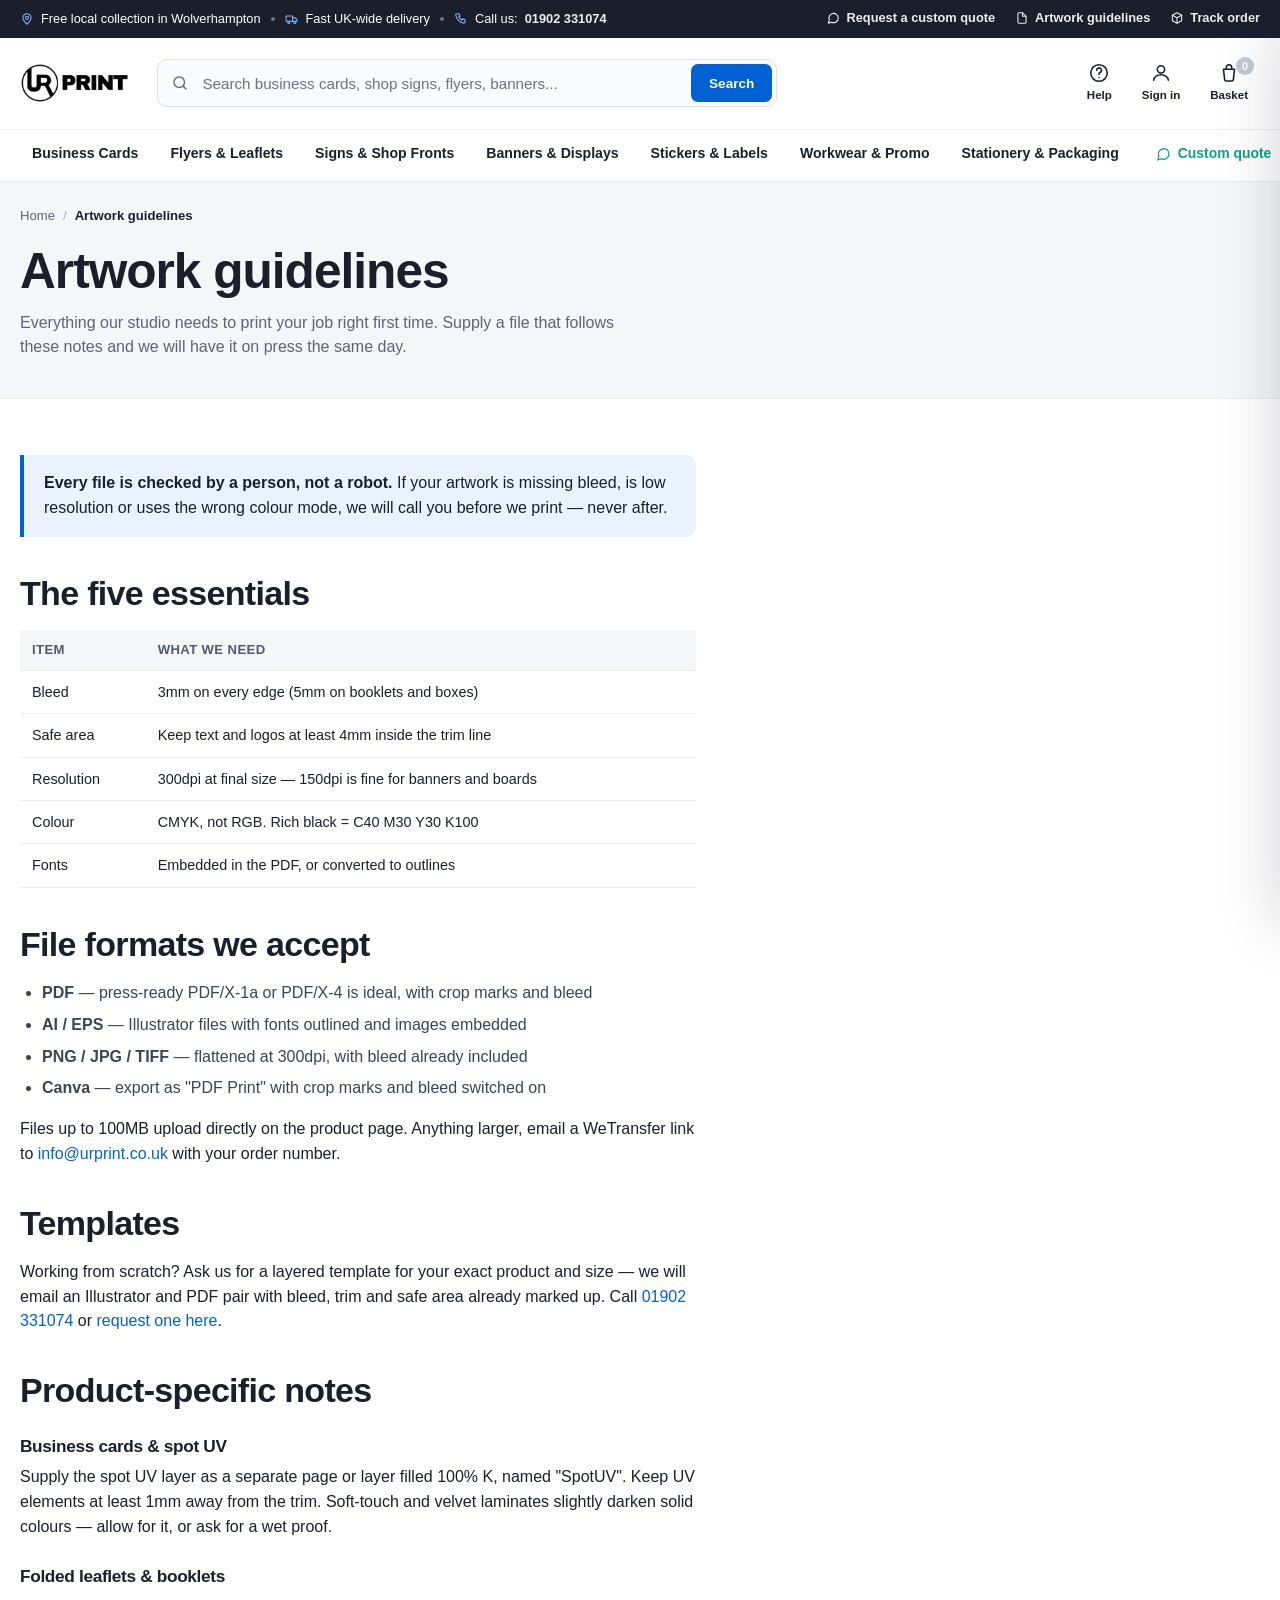
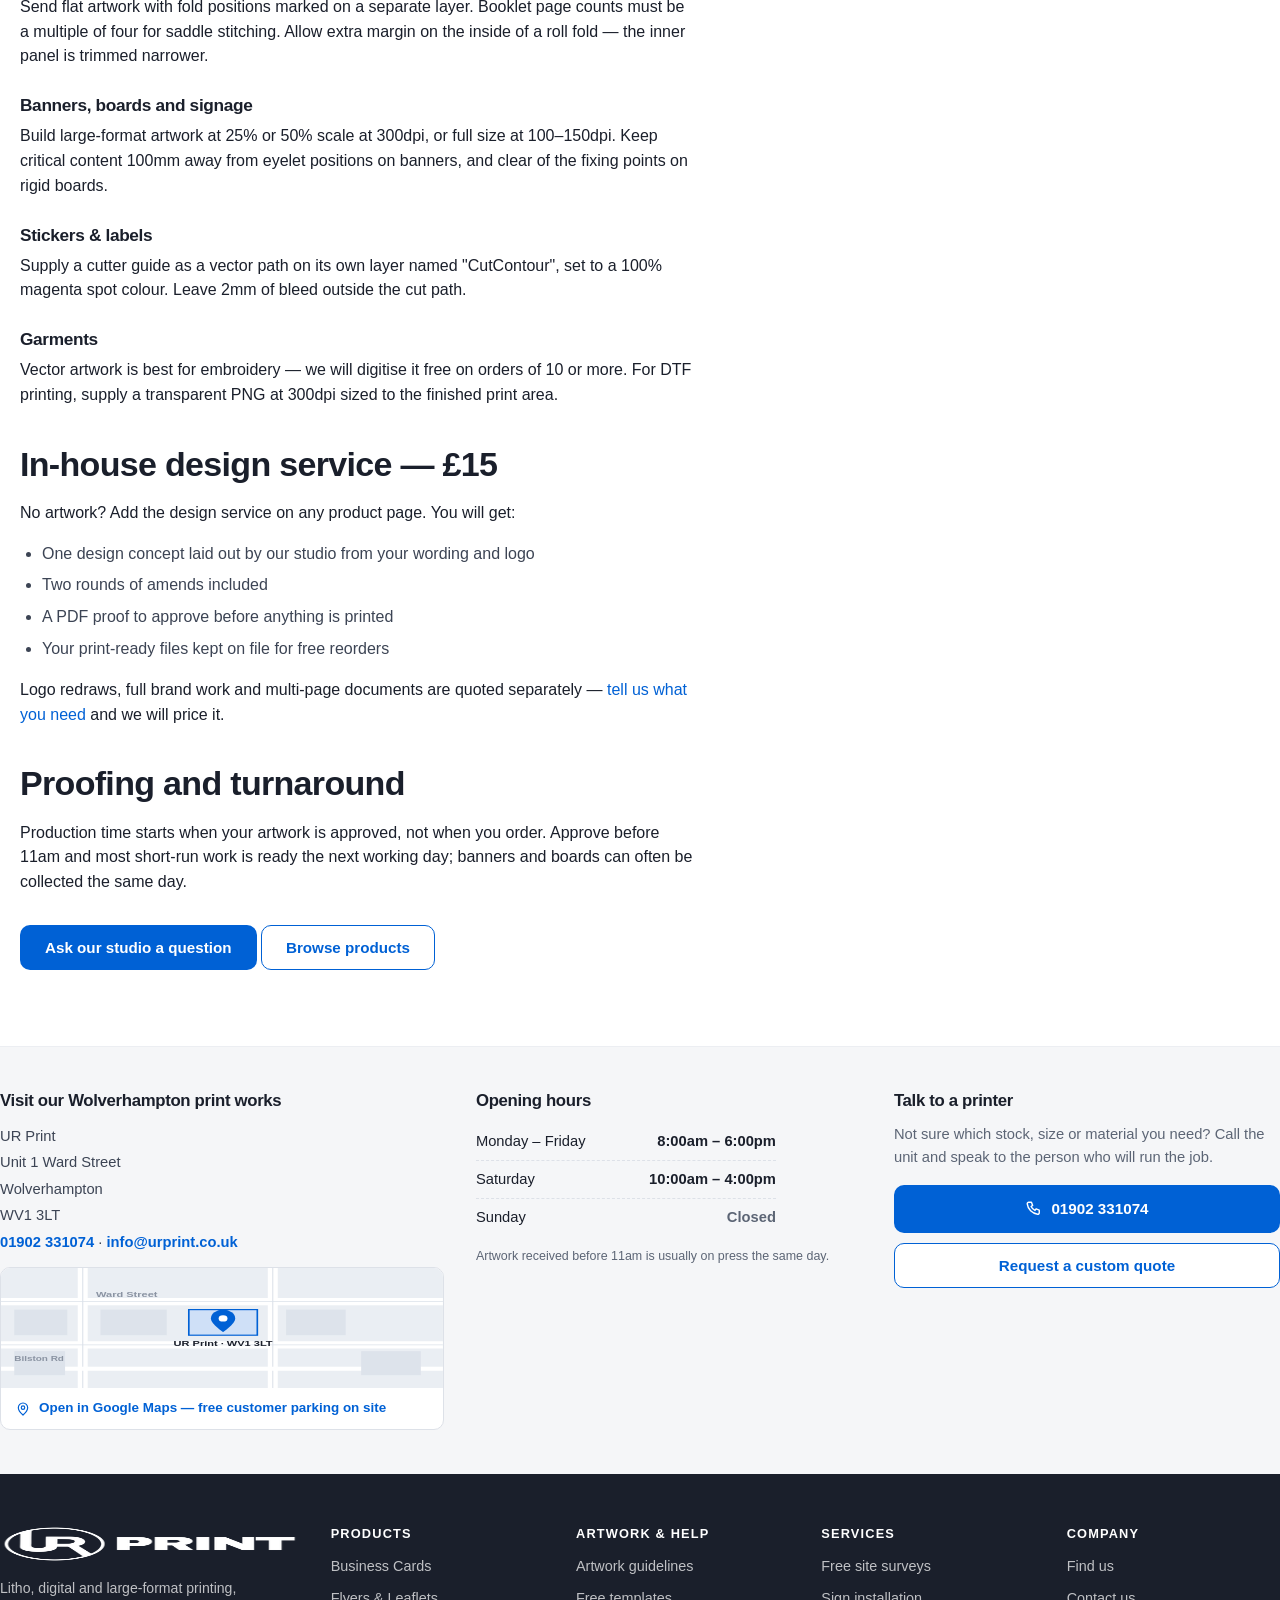
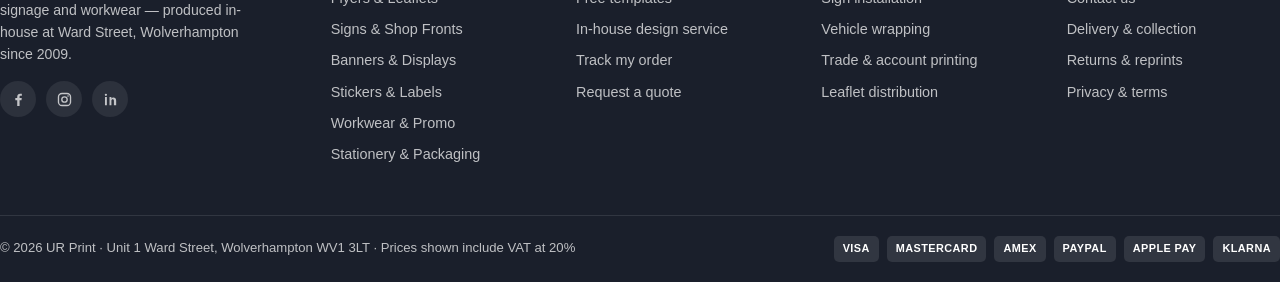
==== commit 234c0291: "Remove fabricated review content; fix accessibility, CLS and SEO Content - Remove all invented revie" ====
--- a/artwork-guidelines.html
+++ b/artwork-guidelines.html
@@ -5,10 +5,23 @@
 <meta name="viewport" content="width=device-width, initial-scale=1">
 <title>Artwork guidelines &amp; design service | UR Print Wolverhampton</title>
 <meta name="description" content="How to supply print-ready artwork to UR Print — bleed, resolution, colour and file formats — plus our in-house design service.">
+<link rel="canonical" href="https://urprint-seven.vercel.app/artwork-guidelines.html">
+<meta name="theme-color" content="#0061D5">
+<meta property="og:type" content="website">
+<meta property="og:site_name" content="UR Print">
+<meta property="og:locale" content="en_GB">
+<meta property="og:title" content="Artwork guidelines & design service | UR Print Wolverhampton">
+<meta property="og:description" content="How to supply print-ready artwork to UR Print — bleed, resolution, colour and file formats — plus our in-house design service.">
+<meta property="og:url" content="https://urprint-seven.vercel.app/artwork-guidelines.html">
+<meta property="og:image" content="https://urprint-seven.vercel.app/assets/img/og-image.png">
+<meta property="og:image:width" content="1200">
+<meta property="og:image:height" content="630">
+<meta property="og:image:alt" content="UR Print, Wolverhampton">
+<meta name="twitter:card" content="summary_large_image">
 <link rel="icon" href="assets/img/favicon.png" type="image/png">
-<link rel="preconnect" href="https://fonts.googleapis.com">
-<link rel="preconnect" href="https://fonts.gstatic.com" crossorigin>
-<link href="https://fonts.googleapis.com/css2?family=Inter:wght@400;500;600;700;800&family=Plus+Jakarta+Sans:wght@700;800&display=swap" rel="stylesheet">
+<link rel="apple-touch-icon" href="assets/img/apple-touch-icon.png">
+<link rel="preload" href="assets/fonts/inter-400.woff2" as="font" type="font/woff2" crossorigin>
+<link rel="preload" href="assets/fonts/jakarta-800.woff2" as="font" type="font/woff2" crossorigin>
 <link rel="stylesheet" href="assets/css/styles.css">
 </head>
 <body>
--- a/assets/css/styles.css
+++ b/assets/css/styles.css
@@ -1,3 +1,16 @@
+/* ==========================================================================
+   Self-hosted fonts — no third-party request, no render-blocking stylesheet,
+   and no visitor IP sent to Google (GDPR). font-display:swap keeps text
+   visible while the woff2 loads.
+   ========================================================================== */
+@font-face{font-family:'Inter';font-style:normal;font-weight:400;font-display:swap;src:url('../fonts/inter-400.woff2') format('woff2');unicode-range:U+0000-00FF,U+0131,U+0152-0153,U+02BB-02BC,U+02C6,U+02DA,U+02DC,U+0304,U+0308,U+0329,U+2000-206F,U+2074,U+20AC,U+2122,U+2191,U+2193,U+2212,U+2215,U+FEFF,U+FFFD}
+@font-face{font-family:'Inter';font-style:normal;font-weight:500;font-display:swap;src:url('../fonts/inter-500.woff2') format('woff2');unicode-range:U+0000-00FF,U+0131,U+0152-0153,U+02BB-02BC,U+02C6,U+02DA,U+02DC,U+0304,U+0308,U+0329,U+2000-206F,U+2074,U+20AC,U+2122,U+2191,U+2193,U+2212,U+2215,U+FEFF,U+FFFD}
+@font-face{font-family:'Inter';font-style:normal;font-weight:600;font-display:swap;src:url('../fonts/inter-600.woff2') format('woff2');unicode-range:U+0000-00FF,U+0131,U+0152-0153,U+02BB-02BC,U+02C6,U+02DA,U+02DC,U+0304,U+0308,U+0329,U+2000-206F,U+2074,U+20AC,U+2122,U+2191,U+2193,U+2212,U+2215,U+FEFF,U+FFFD}
+@font-face{font-family:'Inter';font-style:normal;font-weight:700;font-display:swap;src:url('../fonts/inter-700.woff2') format('woff2');unicode-range:U+0000-00FF,U+0131,U+0152-0153,U+02BB-02BC,U+02C6,U+02DA,U+02DC,U+0304,U+0308,U+0329,U+2000-206F,U+2074,U+20AC,U+2122,U+2191,U+2193,U+2212,U+2215,U+FEFF,U+FFFD}
+@font-face{font-family:'Inter';font-style:normal;font-weight:800;font-display:swap;src:url('../fonts/inter-800.woff2') format('woff2');unicode-range:U+0000-00FF,U+0131,U+0152-0153,U+02BB-02BC,U+02C6,U+02DA,U+02DC,U+0304,U+0308,U+0329,U+2000-206F,U+2074,U+20AC,U+2122,U+2191,U+2193,U+2212,U+2215,U+FEFF,U+FFFD}
+@font-face{font-family:'Plus Jakarta Sans';font-style:normal;font-weight:700;font-display:swap;src:url('../fonts/jakarta-700.woff2') format('woff2');unicode-range:U+0000-00FF,U+0131,U+0152-0153,U+02BB-02BC,U+02C6,U+02DA,U+02DC,U+0304,U+0308,U+0329,U+2000-206F,U+2074,U+20AC,U+2122,U+2191,U+2193,U+2212,U+2215,U+FEFF,U+FFFD}
+@font-face{font-family:'Plus Jakarta Sans';font-style:normal;font-weight:800;font-display:swap;src:url('../fonts/jakarta-800.woff2') format('woff2');unicode-range:U+0000-00FF,U+0131,U+0152-0153,U+02BB-02BC,U+02C6,U+02DA,U+02DC,U+0304,U+0308,U+0329,U+2000-206F,U+2074,U+20AC,U+2122,U+2191,U+2193,U+2212,U+2215,U+FEFF,U+FFFD}
+
 /* ==========================================================================
    UR Print — design system
    Palette: white #FFFFFF · grey #F5F6F8 · ink #1A1F2B · royal blue #0061D5
@@ -63,6 +76,9 @@
 }
 body.is-locked{overflow:hidden}
 img,svg{max-width:100%;display:block}
+/* `hidden` must win over any author display rule (.pdp and .checkout are
+   display:grid, which silently defeated it and rendered hidden blocks) */
+[hidden]{display:none !important}
 a{color:var(--blue);text-decoration:none}
 a:hover{text-decoration:underline}
 button{font:inherit;color:inherit;cursor:pointer}
@@ -116,9 +132,52 @@
 
 /* ---------- badges ---------- */
 .badge{display:inline-flex;align-items:center;gap:5px;font-size:.7rem;font-weight:800;letter-spacing:.05em;text-transform:uppercase;padding:5px 10px;border-radius:var(--radius-pill);background:var(--teal-50);color:#0a7a6d}
-.badge--amber{background:var(--amber-50);color:#9a6600}
 .badge--blue{background:var(--blue-50);color:var(--blue-dark)}
-.badge--ink{background:var(--ink);color:#fff}
+
+/* ==========================================================================
+   Layout stability (CLS)
+   The header, footer and listing grids are rendered by JavaScript after first
+   paint. Without reserved space the page visibly jumps as each one lands —
+   measured at CLS 0.50-1.06 before these rules. Each min-height below matches
+   the height the component actually renders at for that breakpoint.
+   ========================================================================== */
+[data-app-header]{min-height:171px}
+[data-app-footer]{min-height:1180px}
+.catgrid{min-height:226px}
+.carousel__track{min-height:430px}
+.prodgrid{min-height:420px}
+.collage{min-height:360px}
+.valuestrip__grid{min-height:106px}
+.config__body{min-height:680px}
+.config__body:not(:empty){min-height:0}
+[data-options]{min-height:420px}
+[data-options]:not(:empty){min-height:0}
+.speclist{min-height:96px}
+.speclist:not(:empty){min-height:0}
+.spotlight__list{min-height:170px}
+@media(max-width:1100px){[data-app-header]{min-height:160px}}
+@media(max-width:860px){.valuestrip__grid{min-height:318px}}
+@media(max-width:700px){.catgrid{min-height:700px}.collage{min-height:300px}}
+@media(max-width:620px){.prodgrid{min-height:1200px}}
+@media(max-width:900px){[data-app-footer]{min-height:1500px}}
+/* once rendered the real content governs, so release the floor */
+[data-app-header]:not(:empty),[data-app-footer]:not(:empty){min-height:0}
+.catgrid:not(:empty),.carousel__track:not(:empty),.prodgrid:not(:empty),
+.collage:not(:empty),.valuestrip__grid:not(:empty),.spotlight__list:not(:empty){min-height:0}
+.pdp[hidden]{min-height:0}
+/* the PDP starts [hidden]; hold its space on the shell until it is revealed */
+.pdp .valuestrip__grid{min-height:243px}
+.pdp .valuestrip__grid:not(:empty){min-height:0}
+.gallery__thumbs{min-height:62px}
+.config__head{min-height:132px}
+.config__foot{min-height:232px}
+/* category: the title, blurb and filter lists are all filled in by JS */
+.pagehead p{min-height:2.9rem}
+.filters__block ul{min-height:300px}
+.filters__block ul:not(:empty){min-height:0}
+.filters__block:last-of-type ul{min-height:230px}
+.toolbar .count{min-height:1.4em;display:inline-block}
+@media(max-width:1000px){.filters__block ul{min-height:0}}
 
 /* ==========================================================================
    Utility / announcement bar
@@ -220,7 +279,7 @@
 .mega__promo p{font-size:.85rem;color:var(--ink-60);margin:0 0 14px}
 .mega__promo .art{margin-top:auto;border-radius:var(--radius);overflow:hidden;background:#fff}
 @media(max-width:1180px){.mega__inner{grid-template-columns:1fr 1fr 1fr}.mega__promo{display:none}}
-@media(max-width:1060px){.catnav__cta{display:none}}
+
 
 /* mobile drawer nav */
 .mnav{position:fixed;inset:0;z-index:400;display:none}
@@ -242,7 +301,7 @@
 .mnav details a:hover{background:var(--grey-50);text-decoration:none}
 .mnav__foot{padding:18px;display:grid;gap:10px}
 
-@media(max-width:980px){
+@media(max-width:1100px){
   .catnav{display:none}
   .burger{display:flex}
   .header__main{gap:14px;flex-wrap:wrap}
@@ -257,8 +316,6 @@
    ========================================================================== */
 .hero{background:linear-gradient(180deg,#fff 0%,var(--grey-50) 100%);overflow:hidden}
 .hero__inner{display:grid;grid-template-columns:1.02fr 1fr;gap:48px;align-items:center;padding:56px 0 64px}
-.hero__trust{display:inline-flex;align-items:center;gap:10px;background:#fff;border:1px solid var(--grey-200);border-radius:var(--radius-pill);padding:6px 16px 6px 8px;font-size:.82rem;font-weight:600;box-shadow:var(--shadow-xs);margin-bottom:22px}
-.hero__trust .stars{color:var(--amber);letter-spacing:1px}
 .hero h1{margin-bottom:18px}
 .hero h1 .hl{color:var(--blue)}
 .hero__sub{font-size:1.08rem;color:var(--ink-60);max-width:54ch;margin-bottom:26px}
@@ -274,17 +331,9 @@
 .collage .art{aspect-ratio:4/3;width:100%;height:auto}
 .collage figcaption{padding:10px 14px;font-size:.78rem;font-weight:700;color:var(--ink-80);border-top:1px solid var(--grey-100)}
 .collage .art{background:var(--grey-50)}
-.hero__float{
-  position:absolute;left:-26px;top:-20px;background:#fff;border-radius:var(--radius);box-shadow:var(--shadow-lg);
-  padding:12px 16px;display:flex;align-items:center;gap:10px;border:1px solid var(--grey-100);
-}
-.hero__float svg{width:28px;height:28px;color:var(--teal)}
-.hero__float b{display:block;font-size:.88rem}
-.hero__float span{font-size:.76rem;color:var(--ink-60)}
 @media(max-width:900px){
   .hero__inner{grid-template-columns:1fr;gap:34px;padding:36px 0 44px}
-  .hero__float{position:static;margin-top:16px;display:inline-flex}
-}
+  }
 
 /* ==========================================================================
    Value strip
@@ -344,13 +393,10 @@
 .pcard:hover{box-shadow:var(--shadow-lg);border-color:var(--grey-200);text-decoration:none;transform:translateY(-3px)}
 .pcard__media{position:relative;background:var(--grey-50);aspect-ratio:4/3;overflow:hidden}
 .pcard__media .art,.pcard__media img{width:100%;height:100%;object-fit:cover}
-.pcard__badges{position:absolute;top:10px;left:10px;display:flex;flex-direction:column;gap:6px;align-items:flex-start}
 .pcard__body{padding:16px;display:flex;flex-direction:column;flex:1;gap:4px}
 .pcard__cat{font-size:.72rem;font-weight:700;letter-spacing:.06em;text-transform:uppercase;color:var(--grey-500)}
 .pcard__title{font-family:var(--font-display);font-size:1rem;font-weight:800;line-height:1.3;margin:0}
 .pcard__blurb{font-size:.84rem;color:var(--ink-60);margin:2px 0 0}
-.pcard__rating{display:flex;align-items:center;gap:6px;font-size:.78rem;color:var(--ink-60);margin-top:6px}
-.pcard__rating .stars{color:var(--amber);letter-spacing:.5px}
 .pcard__price{margin-top:12px;font-size:.8rem;color:var(--ink-60);line-height:1.35}
 .pcard__price .qty{display:block;font-weight:600;color:var(--ink-80)}
 .pcard__price b{display:block;font-family:var(--font-display);font-size:1.3rem;color:var(--ink);font-weight:800;letter-spacing:-.025em}
@@ -374,37 +420,18 @@
 @media(max-width:900px){.spotlight__inner{grid-template-columns:1fr}.spotlight__copy{padding:32px 24px}}
 
 /* ==========================================================================
-   Reviews
-   ========================================================================== */
-.reviews{display:grid;grid-template-columns:300px 1fr;gap:32px;align-items:start}
-.googlecard{background:#fff;border:1px solid var(--grey-100);border-radius:var(--radius-lg);padding:26px;text-align:center;box-shadow:var(--shadow-sm)}
-.googlecard__score{font-family:var(--font-display);font-size:3.2rem;font-weight:800;line-height:1;letter-spacing:-.03em}
-.googlecard .stars{color:var(--amber);font-size:1.3rem;letter-spacing:3px;margin:8px 0 6px}
-.googlecard p{font-size:.85rem;color:var(--ink-60);margin:0}
-.googlecard__g{display:inline-flex;align-items:center;gap:7px;margin-top:16px;font-size:.84rem;font-weight:700;color:var(--ink-80)}
-.reviewgrid{display:grid;grid-template-columns:repeat(3,1fr);gap:18px}
-.review{background:#fff;border:1px solid var(--grey-100);border-radius:var(--radius-lg);padding:22px;display:flex;flex-direction:column}
-.review .stars{color:var(--amber);letter-spacing:1px;margin-bottom:10px}
-.review blockquote{margin:0 0 16px;font-size:.92rem;color:var(--ink-80);line-height:1.6}
-.review__who{display:flex;align-items:center;gap:11px;margin-top:auto}
-.review__avatar{width:38px;height:38px;border-radius:50%;background:var(--blue-50);color:var(--blue-dark);display:flex;align-items:center;justify-content:center;font-weight:800;font-size:.9rem;flex:none}
-.review__who b{display:block;font-size:.88rem}
-.review__who span{font-size:.78rem;color:var(--ink-60)}
-@media(max-width:1000px){.reviews{grid-template-columns:1fr}.reviewgrid{grid-template-columns:1fr}}
-
-/* ==========================================================================
    Footer
    ========================================================================== */
 .localbar{background:var(--grey-50);border-top:1px solid var(--grey-100)}
 .localbar__grid{display:grid;grid-template-columns:1.15fr 1fr 1fr;gap:32px;padding:44px 0}
-.localbar h3{font-size:1.05rem;margin-bottom:12px}
+.localbar h2{font-size:1.05rem;margin-bottom:12px}
 .localbar address{font-style:normal;font-size:.92rem;color:var(--ink-80);line-height:1.8}
 .localbar a{font-weight:600}
 .hours{font-size:.92rem}
 .hours li{display:flex;justify-content:space-between;gap:18px;padding:7px 0;border-bottom:1px dashed var(--grey-200);max-width:300px}
 .hours li:last-child{border-bottom:0}
 .hours b{font-weight:700}
-.hours .closed{color:var(--grey-500)}
+.hours .closed{color:var(--ink-60)}
 .maplink{display:block;border-radius:var(--radius);overflow:hidden;border:1px solid var(--grey-200);background:#fff;margin-top:12px}
 .maplink:hover{text-decoration:none;box-shadow:var(--shadow)}
 .maplink .bar{padding:10px 14px;font-size:.84rem;font-weight:700;display:flex;align-items:center;gap:8px;color:var(--blue)}
@@ -414,7 +441,7 @@
 .footer a{color:rgba(255,255,255,.72)}
 .footer a:hover{color:#fff}
 .footer__grid{display:grid;grid-template-columns:1.4fr repeat(4,1fr);gap:32px;padding:52px 0 40px}
-.footer h4{color:#fff;font-size:.8rem;letter-spacing:.09em;text-transform:uppercase;margin-bottom:14px}
+.footer h3{color:#fff;font-size:.8rem;letter-spacing:.09em;text-transform:uppercase;margin-bottom:14px}
 .footer li{margin-bottom:9px}
 .footer__brand img{height:36px;margin-bottom:16px}
 .footer__brand p{font-size:.88rem;max-width:34ch}
@@ -563,11 +590,19 @@
    Product page / configurator
    ========================================================================== */
 .pdp{display:grid;grid-template-columns:1fr 480px;gap:46px;padding:12px 0 56px;align-items:start}
+/* the configurator comes first in the DOM so the product name is the first
+   heading on the page; grid placement keeps it in the right-hand column */
+.pdp > .config{grid-column:2;grid-row:1}
+.pdp > .pdp__main{grid-column:1;grid-row:1}
+@media(max-width:1060px){
+  .pdp > .config,.pdp > .pdp__main{grid-column:1}
+  .pdp > .config{grid-row:1}
+  .pdp > .pdp__main{grid-row:2}
+}
 .pdp > *,.catlayout > *,.checkout > *{min-width:0}
 @media(max-width:1060px){.pdp{grid-template-columns:1fr;gap:30px}}
 .gallery__main{background:var(--grey-50);border:1px solid var(--grey-100);border-radius:var(--radius-lg);overflow:hidden;aspect-ratio:4/3;position:relative}
 .gallery__main .art{width:100%;height:100%}
-.gallery__badges{position:absolute;top:14px;left:14px;display:flex;gap:8px}
 .gallery__thumbs{display:flex;gap:10px;margin-top:12px}
 .gallery__thumbs button{width:76px;height:62px;border-radius:8px;border:1.5px solid var(--grey-200);background:var(--grey-50);overflow:hidden;padding:0}
 .gallery__thumbs button.is-active{border-color:var(--blue);box-shadow:0 0 0 3px var(--blue-50)}
@@ -584,7 +619,6 @@
 .config__head .pcard__cat{margin-bottom:6px}
 .config__head h1{font-size:1.55rem;margin:0 0 8px}
 .config__rating{display:flex;align-items:center;gap:8px;font-size:.84rem;color:var(--ink-60)}
-.config__rating .stars{color:var(--amber)}
 .config__body{padding:20px 24px}
 .optgroup{margin-bottom:20px}
 .optgroup__label{display:flex;align-items:baseline;justify-content:space-between;gap:10px;margin-bottom:8px}
@@ -610,7 +644,7 @@
 .qtygrid input:focus-visible + label{outline:3px solid var(--blue);outline-offset:2px}
 .qtygrid b{display:block;font-size:.95rem;font-family:var(--font-display);font-weight:800}
 .qtygrid span{display:block;font-size:.74rem;color:var(--ink-60);margin-top:2px}
-.qtygrid .save{position:absolute;top:-8px;right:-6px;background:var(--teal);color:#fff;font-size:.62rem;font-weight:800;padding:2px 6px;border-radius:var(--radius-pill)}
+.qtygrid .save{position:absolute;top:-8px;right:-6px;background:#0a7a6d;color:#fff;font-size:.62rem;font-weight:800;padding:2px 6px;border-radius:var(--radius-pill)}
 
 /* artwork step */
 .artwork{border:1px solid var(--grey-200);border-radius:var(--radius);overflow:hidden;margin-bottom:20px}
@@ -643,7 +677,7 @@
 .fileitem .name{flex:1;min-width:0;overflow:hidden;text-overflow:ellipsis;white-space:nowrap;font-weight:600}
 .fileitem .size{color:var(--ink-60);font-size:.76rem;flex:none}
 .checklist{margin-top:12px;background:var(--grey-50);border-radius:var(--radius-sm);padding:12px 14px}
-.checklist h5{margin:0 0 8px;font-size:.78rem;letter-spacing:.07em;text-transform:uppercase;color:var(--grey-500)}
+.checklist__h{margin:0 0 8px;font-size:.78rem;font-weight:800;letter-spacing:.07em;text-transform:uppercase;color:var(--grey-500)}
 .checklist li{display:flex;gap:8px;font-size:.8rem;color:var(--ink-80);padding:3px 0;align-items:flex-start}
 .checklist svg{width:14px;height:14px;color:var(--teal);flex:none;margin-top:3px}
 
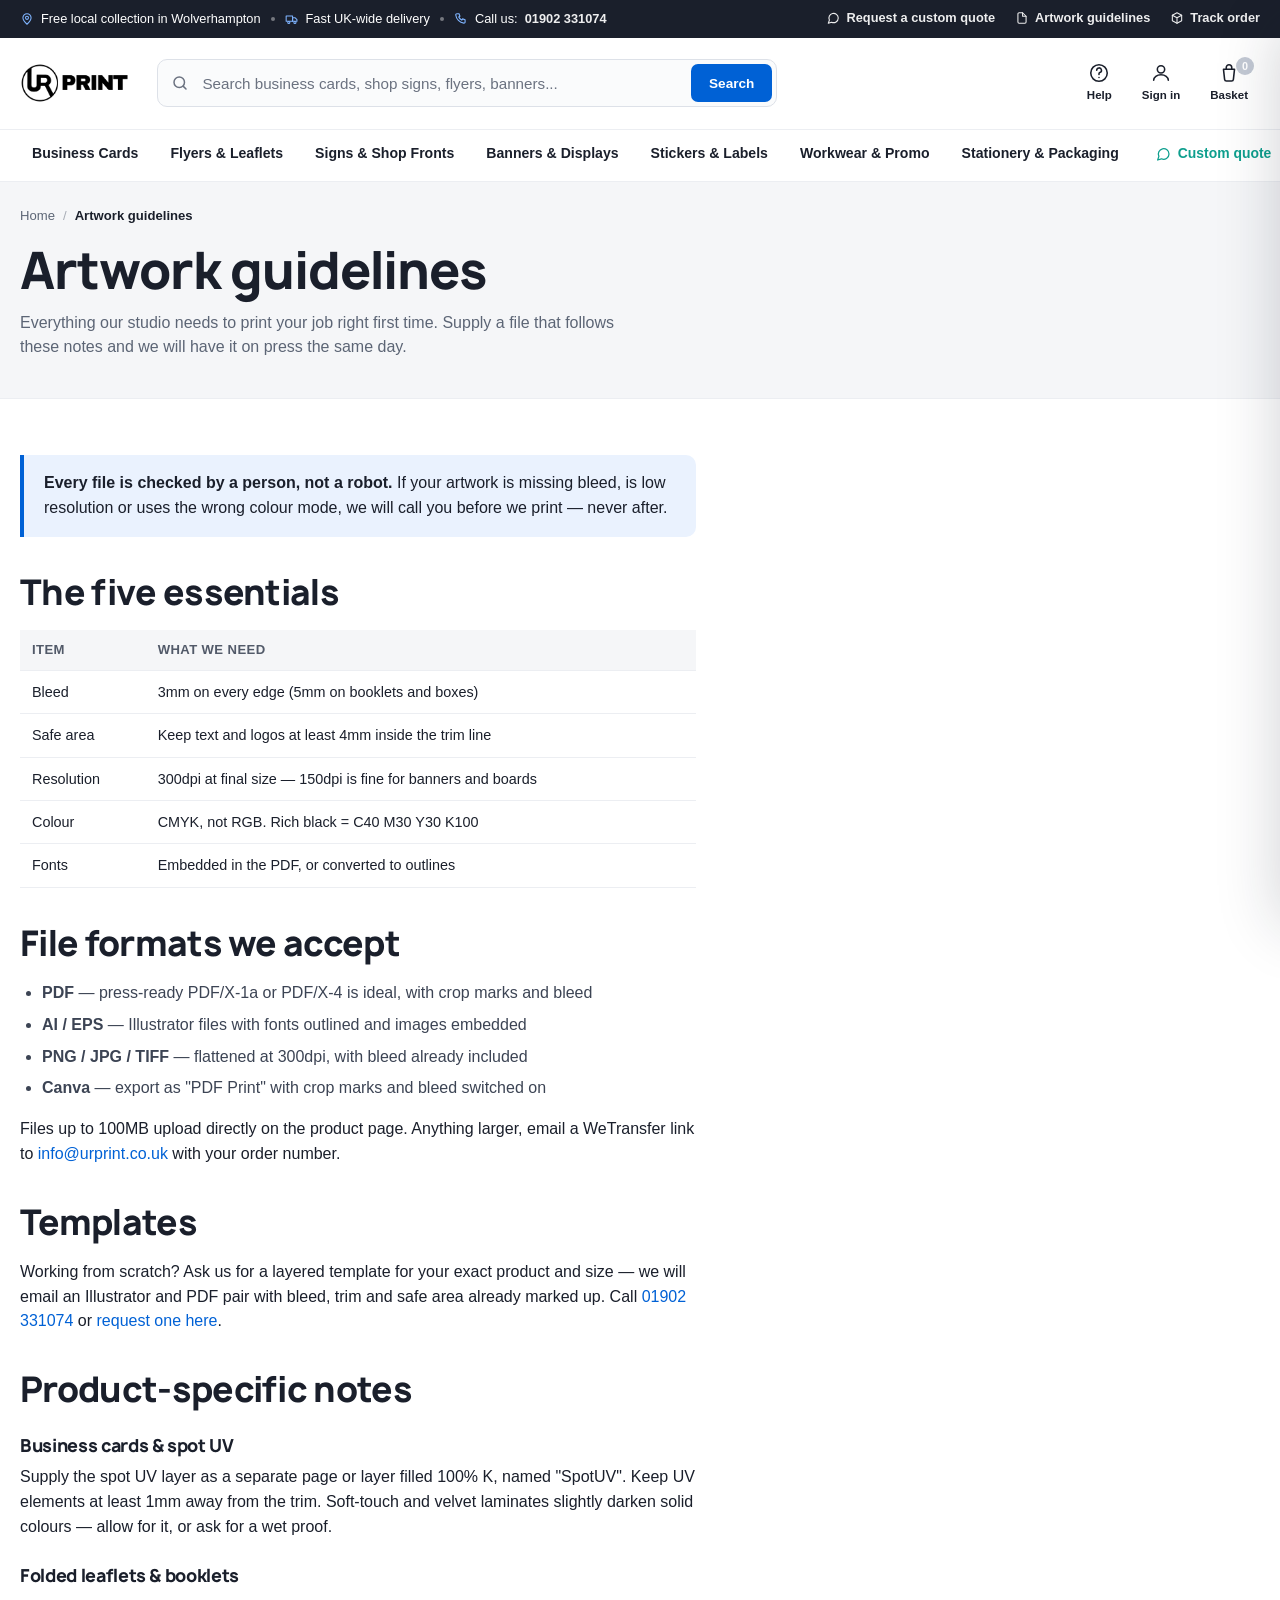
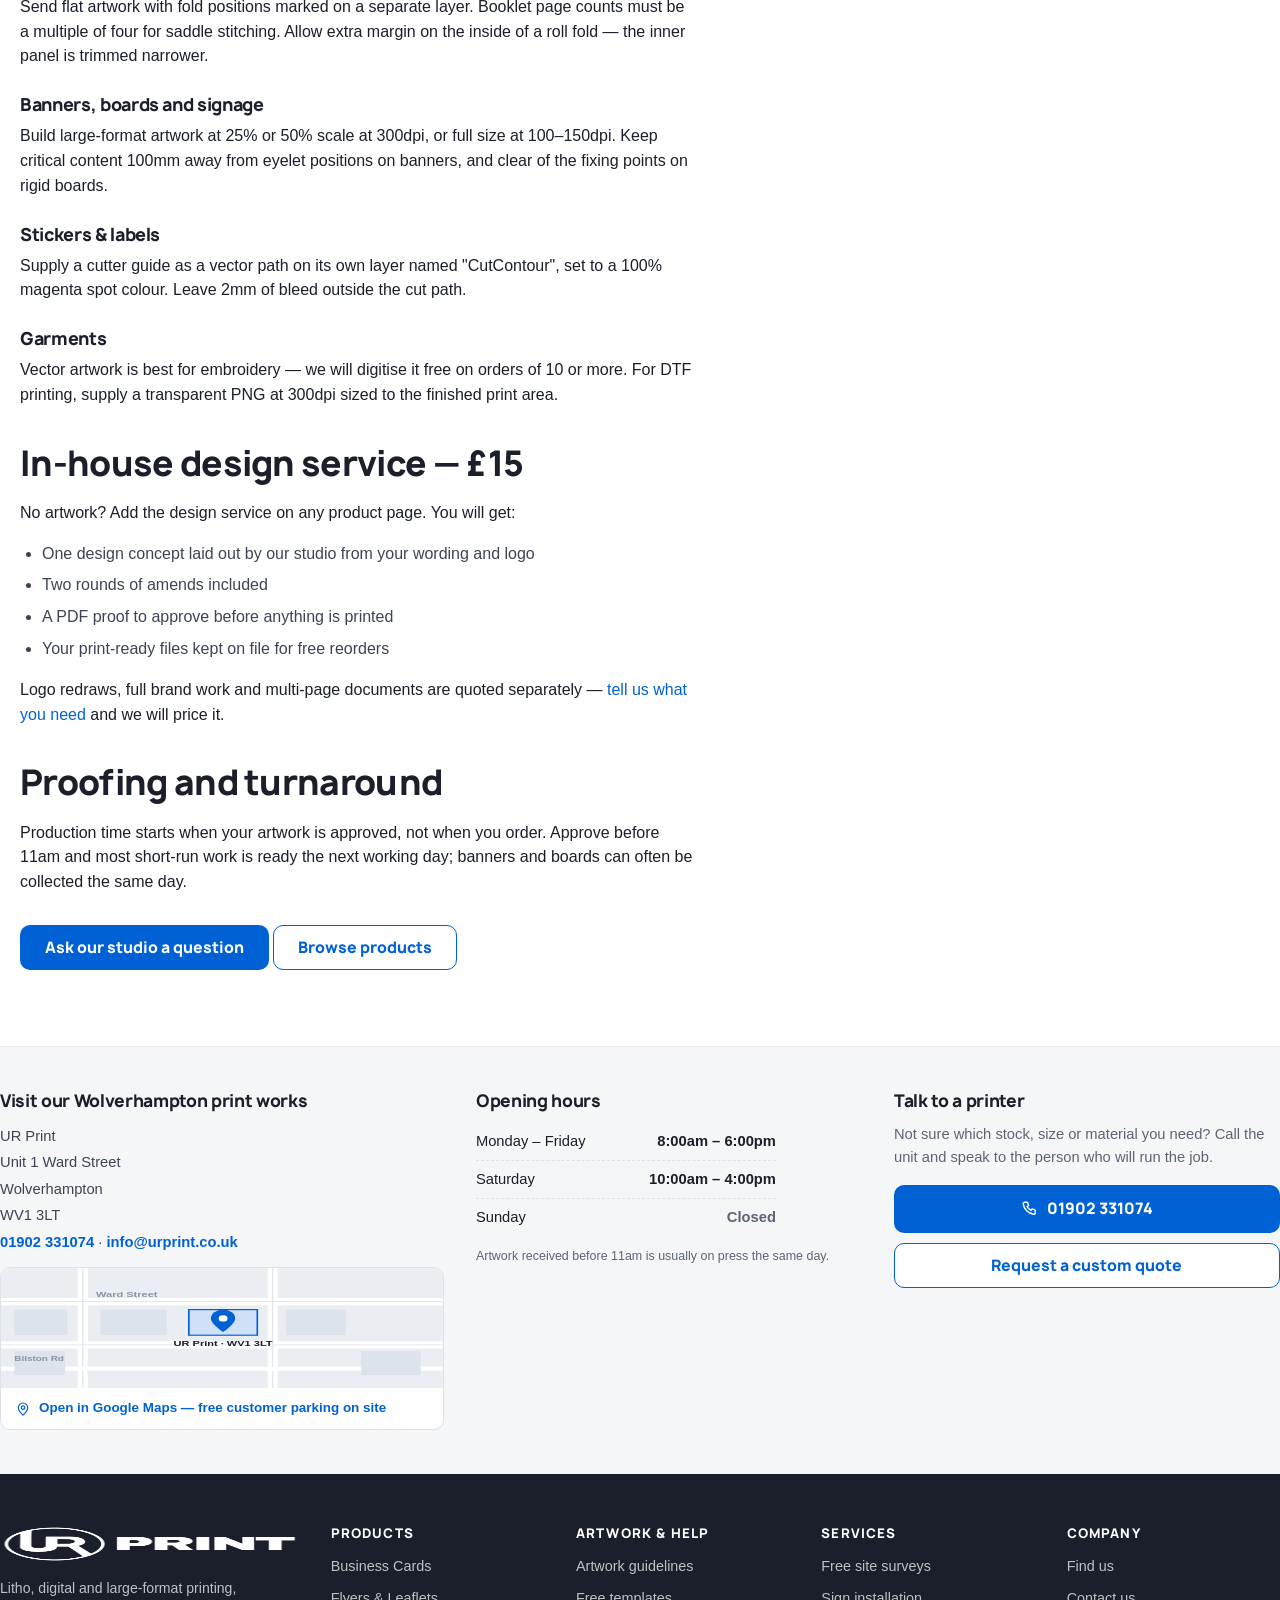
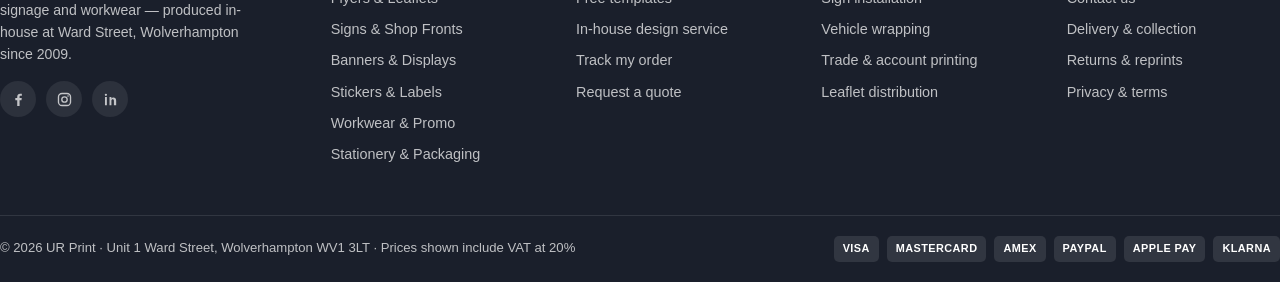
==== commit e964f9e8: "Use Manrope ExtraBold as the heading font Supplied as an OTF; subset to the site's latin range and c" ====
--- a/artwork-guidelines.html
+++ b/artwork-guidelines.html
@@ -21,7 +21,7 @@
 <link rel="icon" href="assets/img/favicon.png" type="image/png">
 <link rel="apple-touch-icon" href="assets/img/apple-touch-icon.png">
 <link rel="preload" href="assets/fonts/inter-400.woff2" as="font" type="font/woff2" crossorigin>
-<link rel="preload" href="assets/fonts/jakarta-800.woff2" as="font" type="font/woff2" crossorigin>
+<link rel="preload" href="assets/fonts/manrope-800.woff2" as="font" type="font/woff2" crossorigin>
 <link rel="stylesheet" href="assets/css/styles.css">
 </head>
 <body>
--- a/assets/css/styles.css
+++ b/assets/css/styles.css
@@ -8,8 +8,6 @@
 @font-face{font-family:'Inter';font-style:normal;font-weight:600;font-display:swap;src:url('../fonts/inter-600.woff2') format('woff2');unicode-range:U+0000-00FF,U+0131,U+0152-0153,U+02BB-02BC,U+02C6,U+02DA,U+02DC,U+0304,U+0308,U+0329,U+2000-206F,U+2074,U+20AC,U+2122,U+2191,U+2193,U+2212,U+2215,U+FEFF,U+FFFD}
 @font-face{font-family:'Inter';font-style:normal;font-weight:700;font-display:swap;src:url('../fonts/inter-700.woff2') format('woff2');unicode-range:U+0000-00FF,U+0131,U+0152-0153,U+02BB-02BC,U+02C6,U+02DA,U+02DC,U+0304,U+0308,U+0329,U+2000-206F,U+2074,U+20AC,U+2122,U+2191,U+2193,U+2212,U+2215,U+FEFF,U+FFFD}
 @font-face{font-family:'Inter';font-style:normal;font-weight:800;font-display:swap;src:url('../fonts/inter-800.woff2') format('woff2');unicode-range:U+0000-00FF,U+0131,U+0152-0153,U+02BB-02BC,U+02C6,U+02DA,U+02DC,U+0304,U+0308,U+0329,U+2000-206F,U+2074,U+20AC,U+2122,U+2191,U+2193,U+2212,U+2215,U+FEFF,U+FFFD}
-@font-face{font-family:'Plus Jakarta Sans';font-style:normal;font-weight:700;font-display:swap;src:url('../fonts/jakarta-700.woff2') format('woff2');unicode-range:U+0000-00FF,U+0131,U+0152-0153,U+02BB-02BC,U+02C6,U+02DA,U+02DC,U+0304,U+0308,U+0329,U+2000-206F,U+2074,U+20AC,U+2122,U+2191,U+2193,U+2212,U+2215,U+FEFF,U+FFFD}
-@font-face{font-family:'Plus Jakarta Sans';font-style:normal;font-weight:800;font-display:swap;src:url('../fonts/jakarta-800.woff2') format('woff2');unicode-range:U+0000-00FF,U+0131,U+0152-0153,U+02BB-02BC,U+02C6,U+02DA,U+02DC,U+0304,U+0308,U+0329,U+2000-206F,U+2074,U+20AC,U+2122,U+2191,U+2193,U+2212,U+2215,U+FEFF,U+FFFD}
 
 /* ==========================================================================
    UR Print — design system
@@ -54,8 +52,8 @@
   --shadow-lg:0 12px 32px rgba(26,31,43,.14);
   --shadow-xl:0 24px 60px rgba(26,31,43,.20);
 
-  --font:'Inter','Plus Jakarta Sans',-apple-system,BlinkMacSystemFont,'Segoe UI',Roboto,Helvetica,Arial,sans-serif;
-  --font-display:'Plus Jakarta Sans','Inter',-apple-system,BlinkMacSystemFont,'Segoe UI',sans-serif;
+  --font:'Inter',-apple-system,BlinkMacSystemFont,'Segoe UI',Roboto,Helvetica,Arial,sans-serif;
+  --font-display:'Manrope','Inter',-apple-system,BlinkMacSystemFont,'Segoe UI',sans-serif;
 
   --maxw:1280px;
   --gutter:20px;
@@ -124,6 +122,7 @@
 
 /* inline icons never inherit the full-bleed svg sizing */
 .btn svg{width:18px;height:18px;flex:none}
+.turnaround svg,.trustline svg,.lineitem svg,.hint svg{flex:none}
 .btn--lg svg{width:20px;height:20px}
 .btn--sm svg{width:15px;height:15px}
 .maplink .bar svg{width:16px;height:16px;flex:none}
@@ -133,6 +132,7 @@
 /* ---------- badges ---------- */
 .badge{display:inline-flex;align-items:center;gap:5px;font-size:.7rem;font-weight:800;letter-spacing:.05em;text-transform:uppercase;padding:5px 10px;border-radius:var(--radius-pill);background:var(--teal-50);color:#0a7a6d}
 .badge--blue{background:var(--blue-50);color:var(--blue-dark)}
+@font-face{font-family:'Manrope';font-style:normal;font-weight:700 800;font-display:swap;src:url('../fonts/manrope-800.woff2') format('woff2');unicode-range:U+0000-00FF,U+0131,U+0152-0153,U+02BB-02BC,U+02C6,U+02DA,U+02DC,U+0304,U+0308,U+0329,U+2000-206F,U+2074,U+20AC,U+2122,U+2191,U+2193,U+2212,U+2215,U+FEFF,U+FFFD}
 
 /* ==========================================================================
    Layout stability (CLS)
@@ -619,6 +619,7 @@
 .config__head .pcard__cat{margin-bottom:6px}
 .config__head h1{font-size:1.55rem;margin:0 0 8px}
 .config__rating{display:flex;align-items:center;gap:8px;font-size:.84rem;color:var(--ink-60)}
+.config__rating svg{width:16px;height:16px;flex:none;color:var(--teal)}
 .config__body{padding:20px 24px}
 .optgroup{margin-bottom:20px}
 .optgroup__label{display:flex;align-items:baseline;justify-content:space-between;gap:10px;margin-bottom:8px}
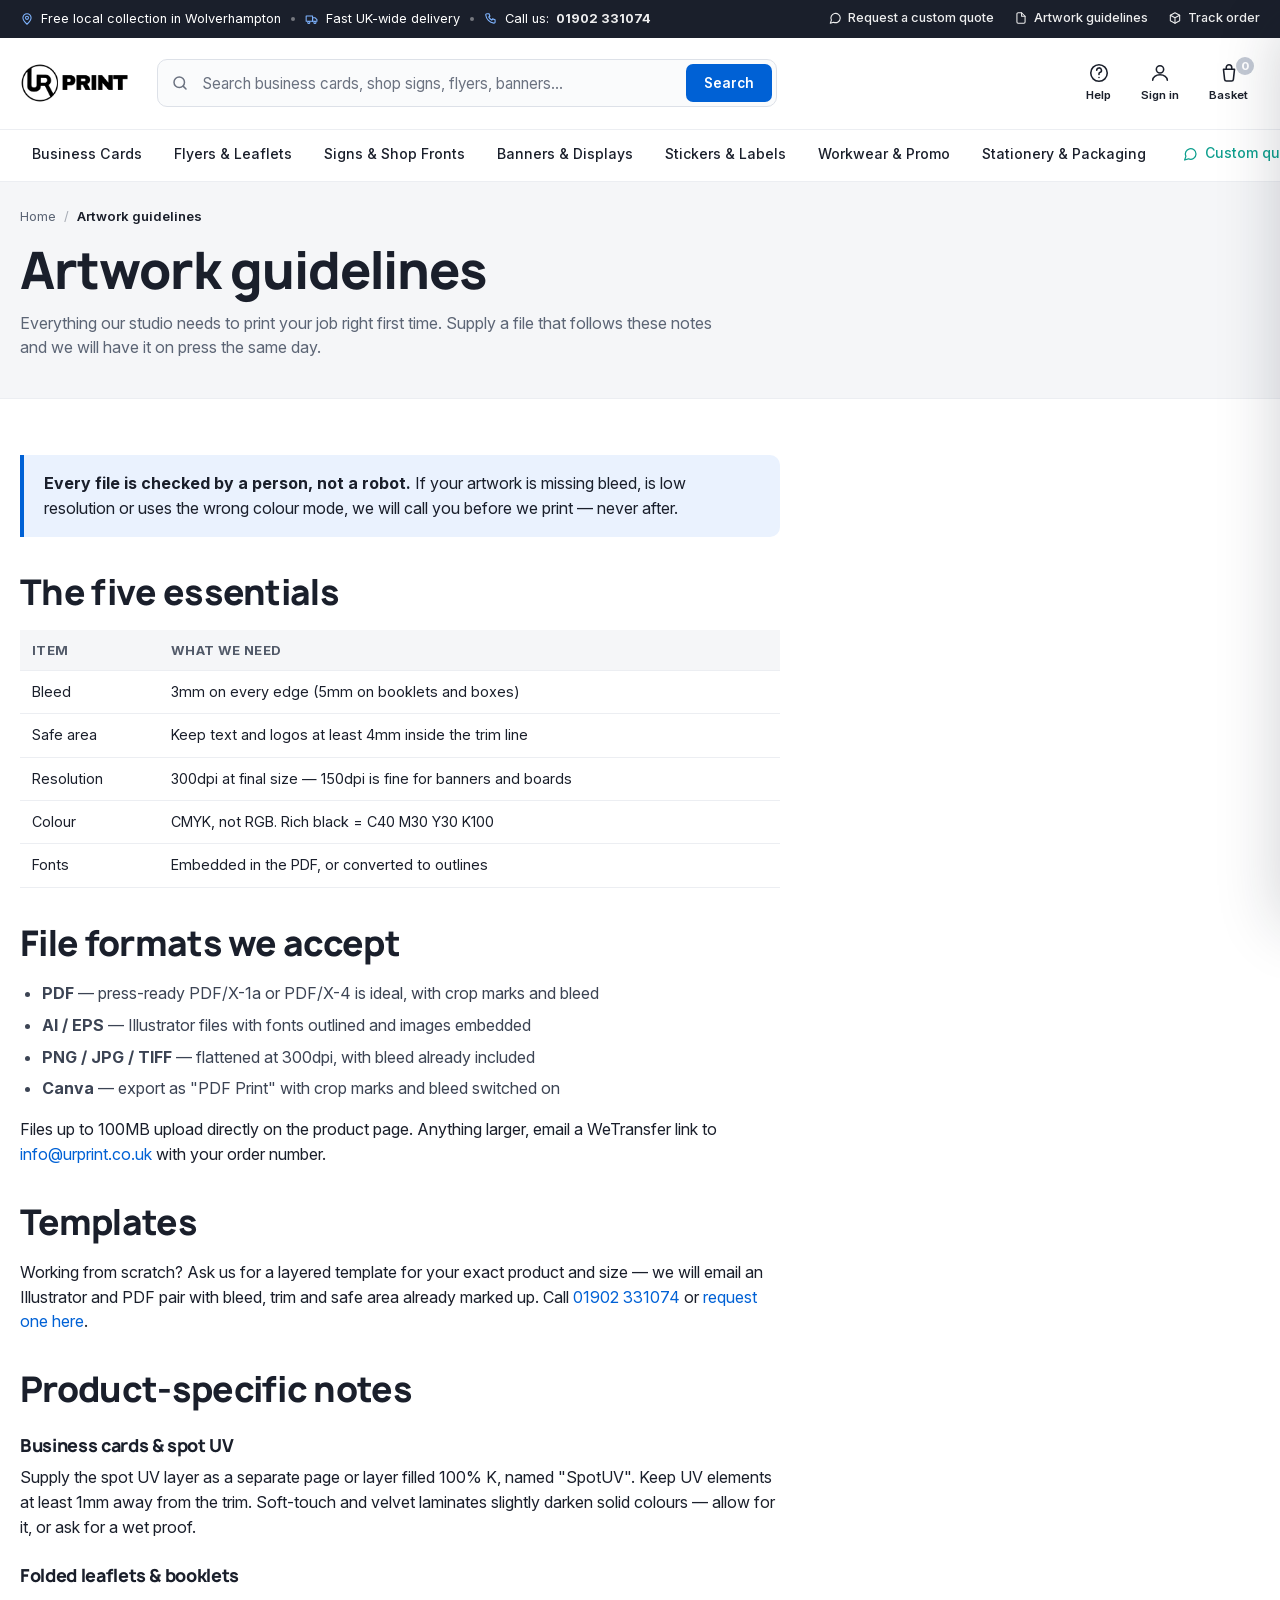
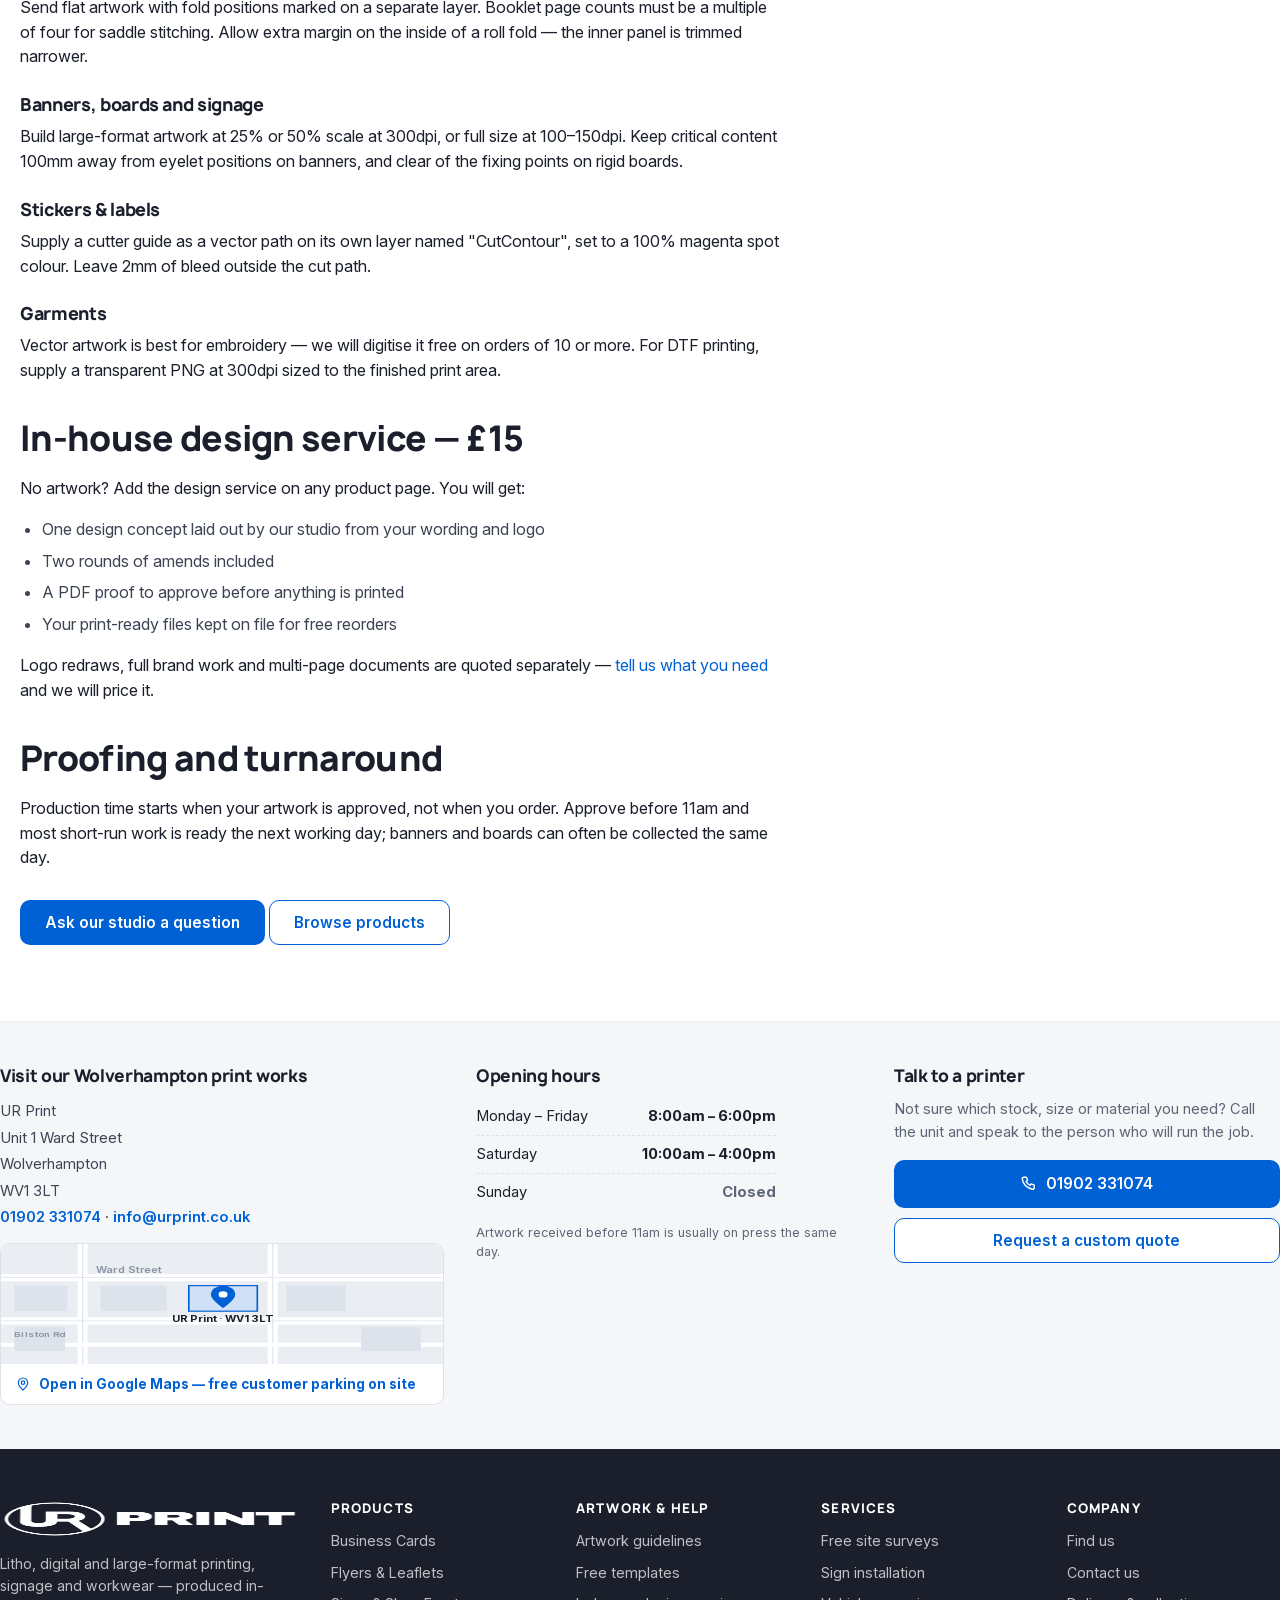
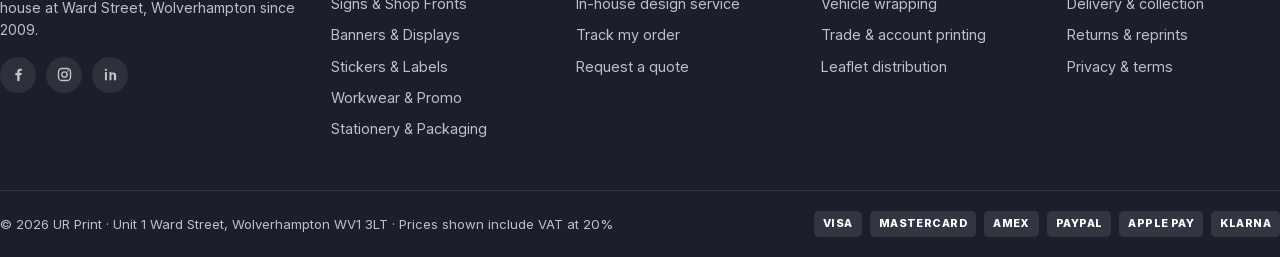
==== commit 1e21886b: "Apply the Inter type scale: body 400, navigation 500, buttons 600 Serves the supplied variable Inter" ====
--- a/artwork-guidelines.html
+++ b/artwork-guidelines.html
@@ -20,7 +20,7 @@
 <meta name="twitter:card" content="summary_large_image">
 <link rel="icon" href="assets/img/favicon.png" type="image/png">
 <link rel="apple-touch-icon" href="assets/img/apple-touch-icon.png">
-<link rel="preload" href="assets/fonts/inter-400.woff2" as="font" type="font/woff2" crossorigin>
+<link rel="preload" href="assets/fonts/inter-var.woff2" as="font" type="font/woff2" crossorigin>
 <link rel="preload" href="assets/fonts/manrope-800.woff2" as="font" type="font/woff2" crossorigin>
 <link rel="stylesheet" href="assets/css/styles.css">
 </head>
--- a/assets/css/styles.css
+++ b/assets/css/styles.css
@@ -3,11 +3,6 @@
    and no visitor IP sent to Google (GDPR). font-display:swap keeps text
    visible while the woff2 loads.
    ========================================================================== */
-@font-face{font-family:'Inter';font-style:normal;font-weight:400;font-display:swap;src:url('../fonts/inter-400.woff2') format('woff2');unicode-range:U+0000-00FF,U+0131,U+0152-0153,U+02BB-02BC,U+02C6,U+02DA,U+02DC,U+0304,U+0308,U+0329,U+2000-206F,U+2074,U+20AC,U+2122,U+2191,U+2193,U+2212,U+2215,U+FEFF,U+FFFD}
-@font-face{font-family:'Inter';font-style:normal;font-weight:500;font-display:swap;src:url('../fonts/inter-500.woff2') format('woff2');unicode-range:U+0000-00FF,U+0131,U+0152-0153,U+02BB-02BC,U+02C6,U+02DA,U+02DC,U+0304,U+0308,U+0329,U+2000-206F,U+2074,U+20AC,U+2122,U+2191,U+2193,U+2212,U+2215,U+FEFF,U+FFFD}
-@font-face{font-family:'Inter';font-style:normal;font-weight:600;font-display:swap;src:url('../fonts/inter-600.woff2') format('woff2');unicode-range:U+0000-00FF,U+0131,U+0152-0153,U+02BB-02BC,U+02C6,U+02DA,U+02DC,U+0304,U+0308,U+0329,U+2000-206F,U+2074,U+20AC,U+2122,U+2191,U+2193,U+2212,U+2215,U+FEFF,U+FFFD}
-@font-face{font-family:'Inter';font-style:normal;font-weight:700;font-display:swap;src:url('../fonts/inter-700.woff2') format('woff2');unicode-range:U+0000-00FF,U+0131,U+0152-0153,U+02BB-02BC,U+02C6,U+02DA,U+02DC,U+0304,U+0308,U+0329,U+2000-206F,U+2074,U+20AC,U+2122,U+2191,U+2193,U+2212,U+2215,U+FEFF,U+FFFD}
-@font-face{font-family:'Inter';font-style:normal;font-weight:800;font-display:swap;src:url('../fonts/inter-800.woff2') format('woff2');unicode-range:U+0000-00FF,U+0131,U+0152-0153,U+02BB-02BC,U+02C6,U+02DA,U+02DC,U+0304,U+0308,U+0329,U+2000-206F,U+2074,U+20AC,U+2122,U+2191,U+2193,U+2212,U+2215,U+FEFF,U+FFFD}
 
 /* ==========================================================================
    UR Print — design system
@@ -69,6 +64,8 @@
   line-height:1.55;
   color:var(--ink);
   background:var(--white);
+  font-optical-sizing:auto;
+  font-weight:400;
   -webkit-font-smoothing:antialiased;
   text-rendering:optimizeLegibility;
 }
@@ -102,7 +99,7 @@
 /* ---------- buttons ---------- */
 .btn{
   display:inline-flex;align-items:center;justify-content:center;gap:8px;
-  font-family:var(--font-display);font-weight:700;font-size:.95rem;line-height:1;
+  font-family:var(--font);font-weight:600;font-size:.95rem;line-height:1;
   padding:14px 24px;border-radius:var(--radius);border:1.5px solid transparent;
   background:var(--blue);color:#fff;cursor:pointer;transition:.15s ease;
   text-decoration:none;white-space:nowrap;
@@ -132,6 +129,7 @@
 /* ---------- badges ---------- */
 .badge{display:inline-flex;align-items:center;gap:5px;font-size:.7rem;font-weight:800;letter-spacing:.05em;text-transform:uppercase;padding:5px 10px;border-radius:var(--radius-pill);background:var(--teal-50);color:#0a7a6d}
 .badge--blue{background:var(--blue-50);color:var(--blue-dark)}
+@font-face{font-family:'Inter';font-style:normal;font-weight:100 900;font-display:swap;src:url('../fonts/inter-var.woff2') format('woff2');unicode-range:U+0000-00FF,U+0131,U+0152-0153,U+02BB-02BC,U+02C6,U+02DA,U+02DC,U+0304,U+0308,U+0329,U+2000-206F,U+2074,U+20AC,U+2122,U+2191,U+2193,U+2212,U+2215,U+FEFF,U+FFFD}
 @font-face{font-family:'Manrope';font-style:normal;font-weight:700 800;font-display:swap;src:url('../fonts/manrope-800.woff2') format('woff2');unicode-range:U+0000-00FF,U+0131,U+0152-0153,U+02BB-02BC,U+02C6,U+02DA,U+02DC,U+0304,U+0308,U+0329,U+2000-206F,U+2074,U+20AC,U+2122,U+2191,U+2193,U+2212,U+2215,U+FEFF,U+FFFD}
 
 /* ==========================================================================
@@ -191,7 +189,7 @@
 .utility__perks .dot{width:4px;height:4px;border-radius:50%;background:rgba(255,255,255,.4)}
 .utility__perks svg{width:14px;height:14px;flex:none;color:#7FB4FF}
 .utility__links{display:flex;align-items:center;gap:20px}
-.utility__links a{display:inline-flex;align-items:center;gap:6px;font-weight:600;white-space:nowrap}
+.utility__links a{display:inline-flex;align-items:center;gap:6px;font-weight:500;white-space:nowrap}
 .utility__links svg{width:14px;height:14px}
 @media(max-width:1000px){.utility__links{display:none}}
 @media(max-width:640px){
@@ -216,7 +214,7 @@
 .search input[type="search"]::placeholder{color:var(--grey-500)}
 .search input[type="search"]:focus{outline:none;border-color:var(--blue);background:#fff;box-shadow:0 0 0 4px var(--blue-50)}
 .search__icon{position:absolute;left:14px;top:50%;transform:translateY(-50%);width:18px;height:18px;color:var(--grey-500);pointer-events:none}
-.search__btn{position:absolute;right:5px;top:5px;height:38px;padding:0 18px;border:0;border-radius:7px;background:var(--blue);color:#fff;font-weight:700;font-size:.85rem}
+.search__btn{position:absolute;right:5px;top:5px;height:38px;padding:0 18px;border:0;border-radius:7px;background:var(--blue);color:#fff;font-weight:600;font-size:.85rem}
 .search__btn:hover{background:var(--blue-dark)}
 .search__results{
   position:absolute;top:calc(100% + 8px);left:0;right:0;background:#fff;border:1px solid var(--grey-100);
@@ -250,14 +248,14 @@
 .catnav__list{display:flex;align-items:stretch;gap:2px;overflow:visible}
 .catnav__item{position:static}
 .catnav__link{
-  display:flex;align-items:center;gap:6px;padding:13px 12px;font-size:.88rem;font-weight:600;color:var(--ink);
+  display:flex;align-items:center;gap:6px;padding:13px 12px;font-size:.88rem;font-weight:500;color:var(--ink);
   border-bottom:3px solid transparent;background:none;border-top:0;border-left:0;border-right:0;white-space:nowrap;
 }
 .catnav__link:hover,.catnav__item.is-open .catnav__link{color:var(--blue);border-bottom-color:var(--blue);text-decoration:none}
 .catnav__link svg{width:12px;height:12px;opacity:.55;transition:transform .15s}
 .catnav__item.is-open .catnav__link svg{transform:rotate(180deg)}
 .catnav__spacer{flex:1}
-.catnav__cta{display:flex;align-items:center;gap:7px;padding:13px 0 13px 14px;font-size:.87rem;font-weight:700;color:var(--teal);white-space:nowrap}
+.catnav__cta{display:flex;align-items:center;gap:7px;padding:13px 0 13px 14px;font-size:.87rem;font-weight:500;color:var(--teal);white-space:nowrap}
 .catnav__cta svg{flex:none}
 .catnav__cta svg{width:16px;height:16px}
 
@@ -293,11 +291,11 @@
 .mnav__head{display:flex;align-items:center;justify-content:space-between;padding:16px 18px;border-bottom:1px solid var(--grey-100)}
 .mnav__head img{height:30px}
 .mnav details{border-bottom:1px solid var(--grey-100)}
-.mnav summary{padding:14px 18px;font-weight:700;cursor:pointer;list-style:none;display:flex;justify-content:space-between;align-items:center}
+.mnav summary{padding:14px 18px;font-weight:500;cursor:pointer;list-style:none;display:flex;justify-content:space-between;align-items:center}
 .mnav summary::-webkit-details-marker{display:none}
 .mnav summary::after{content:"+";font-size:1.2rem;color:var(--grey-500);font-weight:500}
 .mnav details[open] summary::after{content:"−"}
-.mnav details a{display:block;padding:10px 18px 10px 30px;color:var(--ink-80);font-size:.92rem}
+.mnav details a{display:block;padding:10px 18px 10px 30px;color:var(--ink-80);font-size:.92rem;font-weight:500}
 .mnav details a:hover{background:var(--grey-50);text-decoration:none}
 .mnav__foot{padding:18px;display:grid;gap:10px}
 
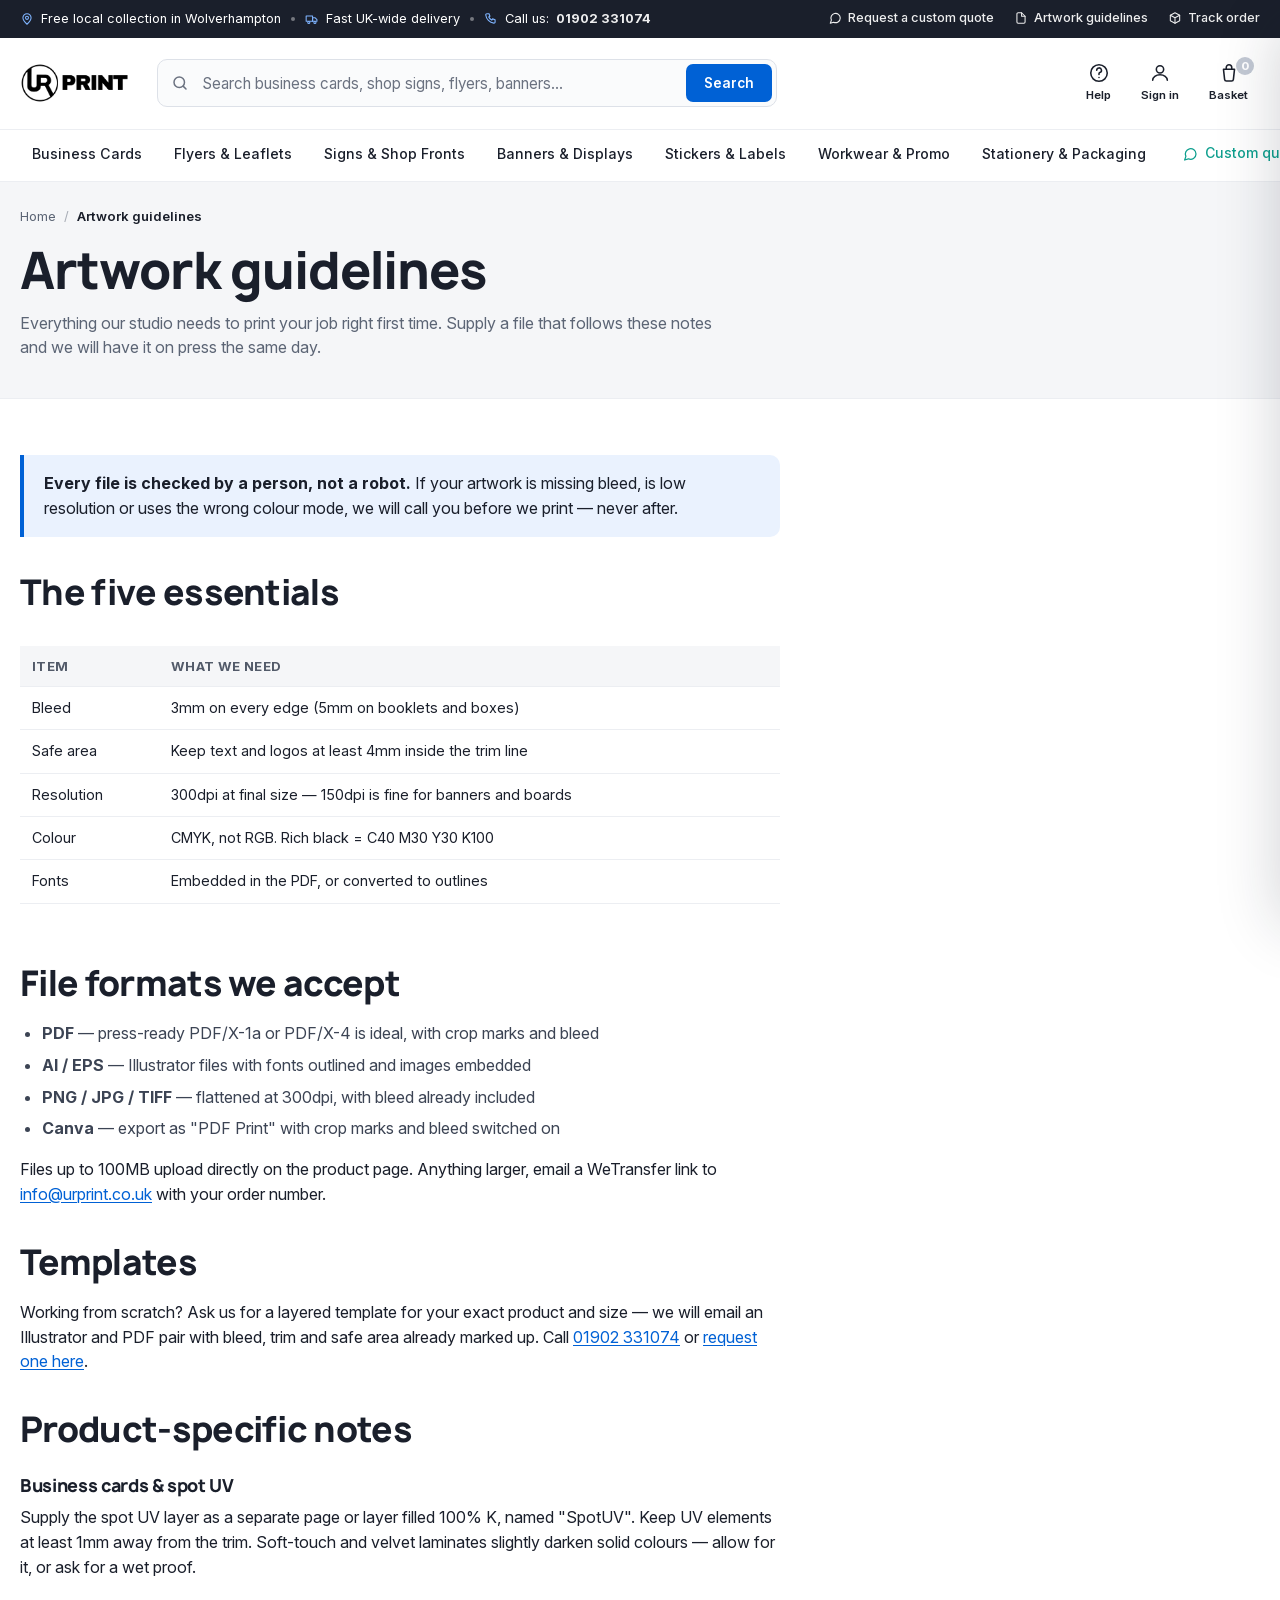
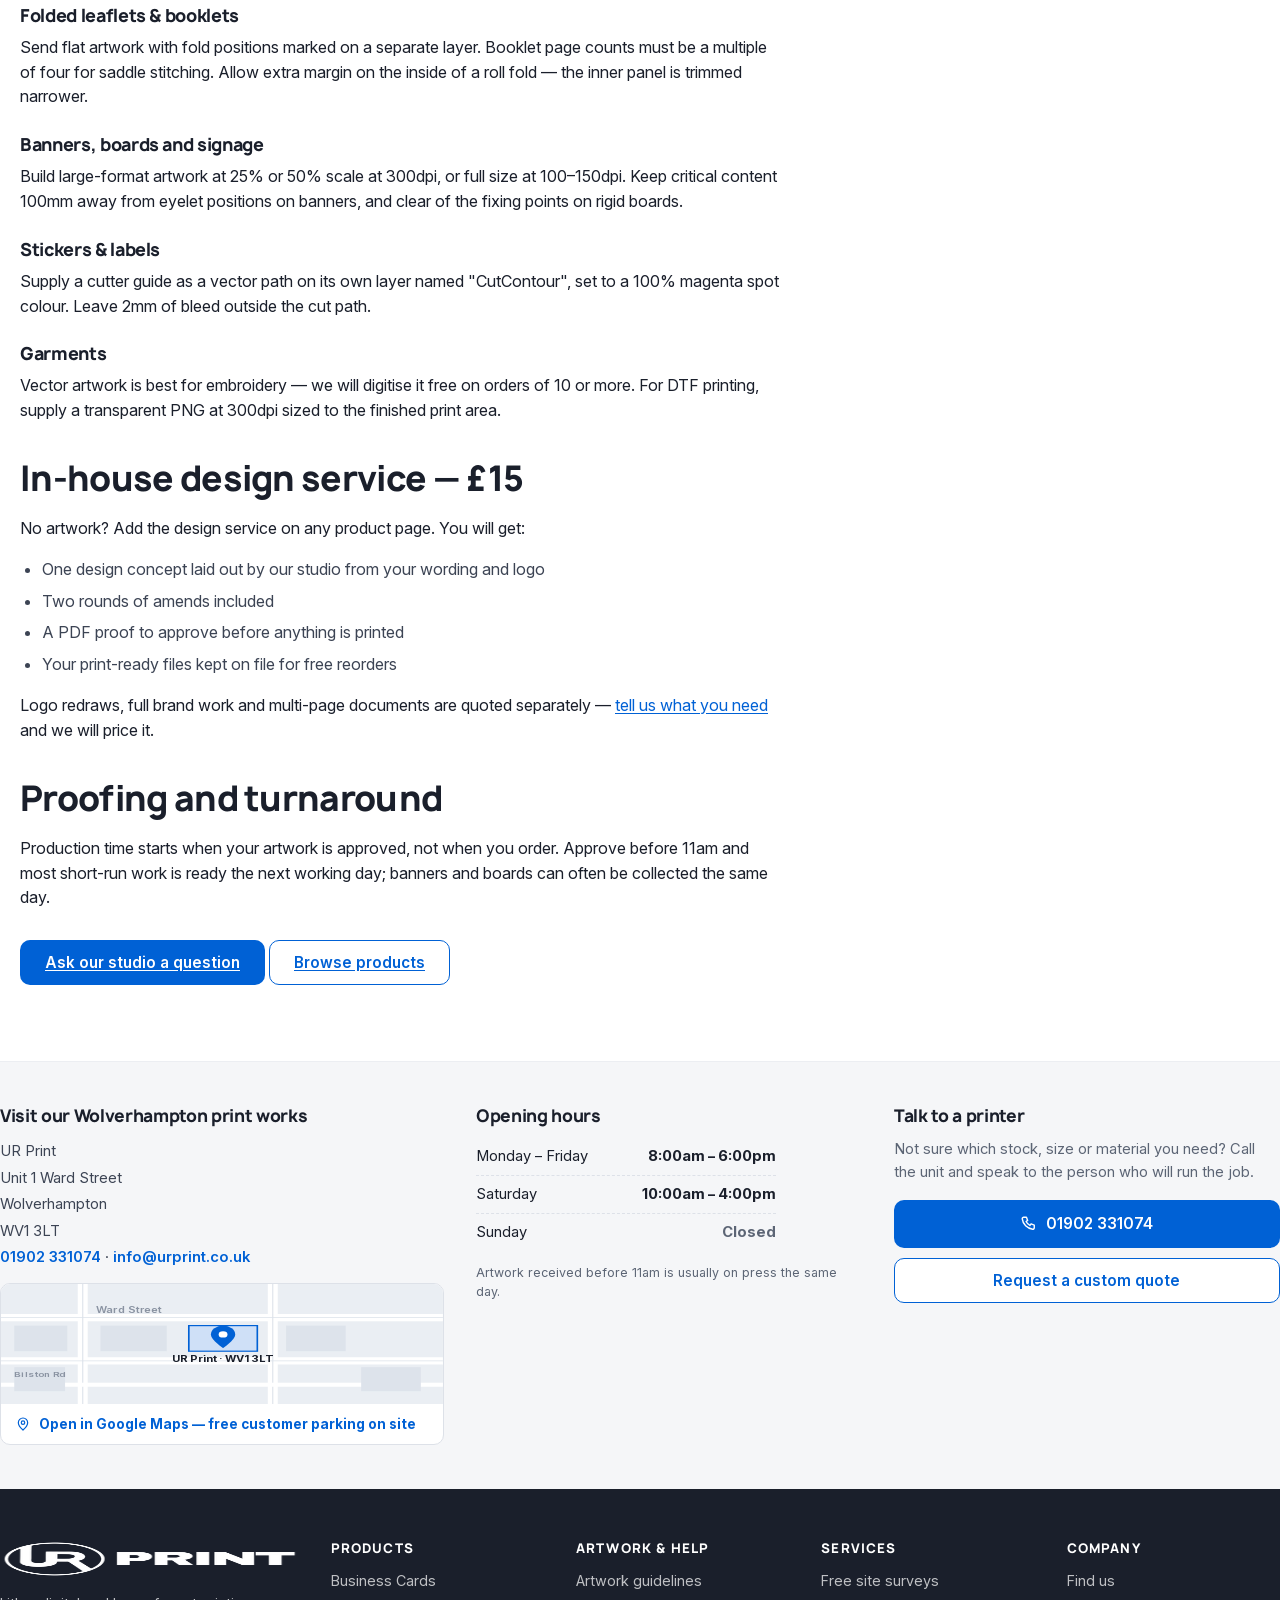
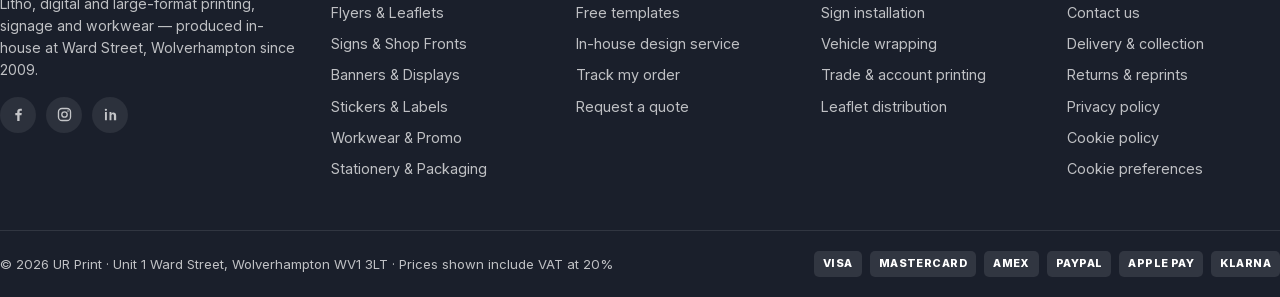
==== commit cc29a652: "Add privacy policy, cookie policy and a consent manager Pages - privacy-policy.html and cookie-polic" ====
--- a/artwork-guidelines.html
+++ b/artwork-guidelines.html
@@ -46,7 +46,8 @@
       </div>
 
       <h2 id="essentials">The five essentials</h2>
-      <table>
+      <div class="table-scroll" role="region" tabindex="0" aria-label="Table 1, scroll horizontally to see all columns">
+<table>
         <thead><tr><th>Item</th><th>What we need</th></tr></thead>
         <tbody>
           <tr><td>Bleed</td><td>3mm on every edge (5mm on booklets and boxes)</td></tr>
@@ -56,6 +57,7 @@
           <tr><td>Fonts</td><td>Embedded in the PDF, or converted to outlines</td></tr>
         </tbody>
       </table>
+</div>
 
       <h2>File formats we accept</h2>
       <ul class="bullets">
@@ -116,5 +118,6 @@
 <script src="assets/js/catalog.js"></script>
 <script src="assets/js/art.js"></script>
 <script src="assets/js/app.js"></script>
+<script src="assets/js/consent.js"></script>
 </body>
 </html>
--- a/assets/css/styles.css
+++ b/assets/css/styles.css
@@ -443,6 +443,9 @@
 .footer li{margin-bottom:9px}
 .footer__brand img{height:36px;margin-bottom:16px}
 .footer__brand p{font-size:.88rem;max-width:34ch}
+.footer__prefs{background:none;border:0;padding:0;font:inherit;color:rgba(255,255,255,.72);
+  text-decoration:none;cursor:pointer;text-align:left}
+.footer__prefs:hover{color:#fff;text-decoration:underline}
 .footer__social{display:flex;gap:10px;margin-top:16px}
 .footer__social a{width:36px;height:36px;border-radius:50%;background:rgba(255,255,255,.08);display:flex;align-items:center;justify-content:center}
 .footer__social a:hover{background:var(--blue)}
@@ -512,6 +515,78 @@
 .totals .row{display:flex;justify-content:space-between;padding:5px 0}
 .totals .row--total{border-top:1px solid var(--grey-200);margin-top:8px;padding-top:12px;font-size:1.1rem;font-weight:800;font-family:var(--font-display)}
 .totals .muted{color:var(--ink-60);font-size:.8rem}
+
+
+/* ==========================================================================
+   Cookie consent
+   Accept and Reject share one `.consent__btn` rule: identical size, weight,
+   radius and font. Only the fill differs, and both are solid — neither is
+   demoted to an outline or a muted tone. Do not restyle one without the
+   other; unequal prominence is a dark pattern and an ICO compliance issue.
+   ========================================================================== */
+.consent{
+  position:fixed;left:0;right:0;bottom:0;z-index:650;background:#fff;
+  border-top:1px solid var(--grey-200);box-shadow:0 -8px 32px rgba(26,31,43,.16);
+  transform:translateY(100%);transition:transform .26s cubic-bezier(.4,0,.2,1);
+}
+.consent.is-on{transform:translateY(0)}
+.consent__inner{
+  max-width:var(--maxw);margin:0 auto;padding:20px var(--gutter);
+  display:flex;align-items:center;gap:28px;
+}
+.consent__copy{flex:1;min-width:0}
+.consent__title{font-size:1.02rem;margin:0 0 4px}
+.consent__copy p{margin:0;font-size:.88rem;color:var(--ink-60);max-width:78ch}
+.consent__actions{
+  flex:none;display:grid;grid-template-columns:1fr 1fr;gap:10px;align-items:center;
+  width:min(380px,100%);
+}
+.consent__btn{width:100%;padding:13px 18px;font-size:.92rem;font-weight:600;border-radius:var(--radius)}
+[data-consent-reject].consent__btn{background:var(--ink);color:#fff;border-color:var(--ink)}
+[data-consent-reject].consent__btn:hover{background:#0d1118}
+[data-consent-accept].consent__btn{background:var(--blue);color:#fff;border-color:var(--blue)}
+[data-consent-accept].consent__btn:hover{background:var(--blue-dark)}
+.consent__link{
+  grid-column:1 / -1;background:none;border:0;padding:4px;font-size:.85rem;
+  font-weight:600;color:var(--ink-60);text-decoration:underline;justify-self:center;
+}
+.consent__link:hover{color:var(--blue)}
+@media(max-width:860px){
+  .consent__inner{flex-direction:column;align-items:stretch;gap:16px;padding:18px var(--gutter)}
+  .consent__actions{width:100%}
+}
+@media(max-width:420px){
+  .consent__actions{grid-template-columns:1fr}
+  .consent__link{grid-column:1}
+}
+
+/* preferences dialog */
+.consent-modal .modal__box{max-width:600px}
+.consent__cat{border-top:1px solid var(--grey-100);padding:16px 0}
+.consent__cat:first-of-type{border-top:0}
+.consent__cat-head{display:flex;align-items:center;justify-content:space-between;gap:16px;margin-bottom:4px}
+.consent__cat h3{font-size:1rem;margin:0}
+.consent__cat p{font-size:.86rem;color:var(--ink-60);margin:0}
+.consent__always{font-size:.76rem;font-weight:700;color:#0a7a6d;white-space:nowrap}
+.consent__unused{margin-top:6px!important;font-size:.78rem!important;font-style:italic}
+.consent__switch{position:relative;display:inline-flex;flex:none;cursor:pointer}
+.consent__switch input{position:absolute;inset:0;z-index:1;opacity:0;width:46px;height:26px;margin:0;cursor:pointer}
+.consent__slider{
+  width:46px;height:26px;border-radius:13px;background:var(--grey-300);position:relative;transition:.16s;
+}
+.consent__slider::after{
+  content:"";position:absolute;top:3px;left:3px;width:20px;height:20px;border-radius:50%;
+  background:#fff;transition:.16s;box-shadow:var(--shadow-xs);
+}
+.consent__switch input:checked + .consent__slider{background:var(--blue)}
+.consent__switch input:checked + .consent__slider::after{transform:translateX(20px)}
+.consent__switch input:focus-visible + .consent__slider{outline:3px solid var(--blue);outline-offset:2px}
+.consent__prefs-actions{
+  display:grid;grid-template-columns:1fr 1fr;gap:10px;margin-top:22px;
+  padding-top:18px;border-top:1px solid var(--grey-100);
+}
+.consent__prefs-actions [data-consent-save]{grid-column:1 / -1}
+@media(max-width:480px){.consent__prefs-actions{grid-template-columns:1fr}}
 
 /* ==========================================================================
    Modal
@@ -725,10 +800,15 @@
    Content pages
    ========================================================================== */
 .prose{max-width:76ch;padding:36px 0 60px}
+.prose p a,.prose li a,.prose td a,.prose th a{text-decoration:underline;text-underline-offset:2px}
+.prose p a:hover,.prose li a:hover,.prose td a:hover{text-decoration-thickness:2px}
 .prose h2{margin-top:36px}
 .prose h3{margin-top:26px;font-size:1.08rem}
 .prose ul.bullets{list-style:disc;padding-left:22px;margin-bottom:1rem;color:var(--ink-80)}
 .prose ul.bullets li{margin-bottom:7px}
+.table-scroll{overflow-x:auto;margin:16px 0 24px;-webkit-overflow-scrolling:touch}
+.table-scroll:focus-visible{outline:3px solid var(--blue);outline-offset:3px;border-radius:4px}
+.table-scroll table{margin:0;min-width:460px}
 .prose table{width:100%;border-collapse:collapse;margin:16px 0 24px;font-size:.9rem}
 .prose th,.prose td{text-align:left;padding:10px 12px;border-bottom:1px solid var(--grey-100)}
 .prose th{background:var(--grey-50);font-weight:700;font-size:.82rem;letter-spacing:.03em;text-transform:uppercase;color:var(--grey-600)}
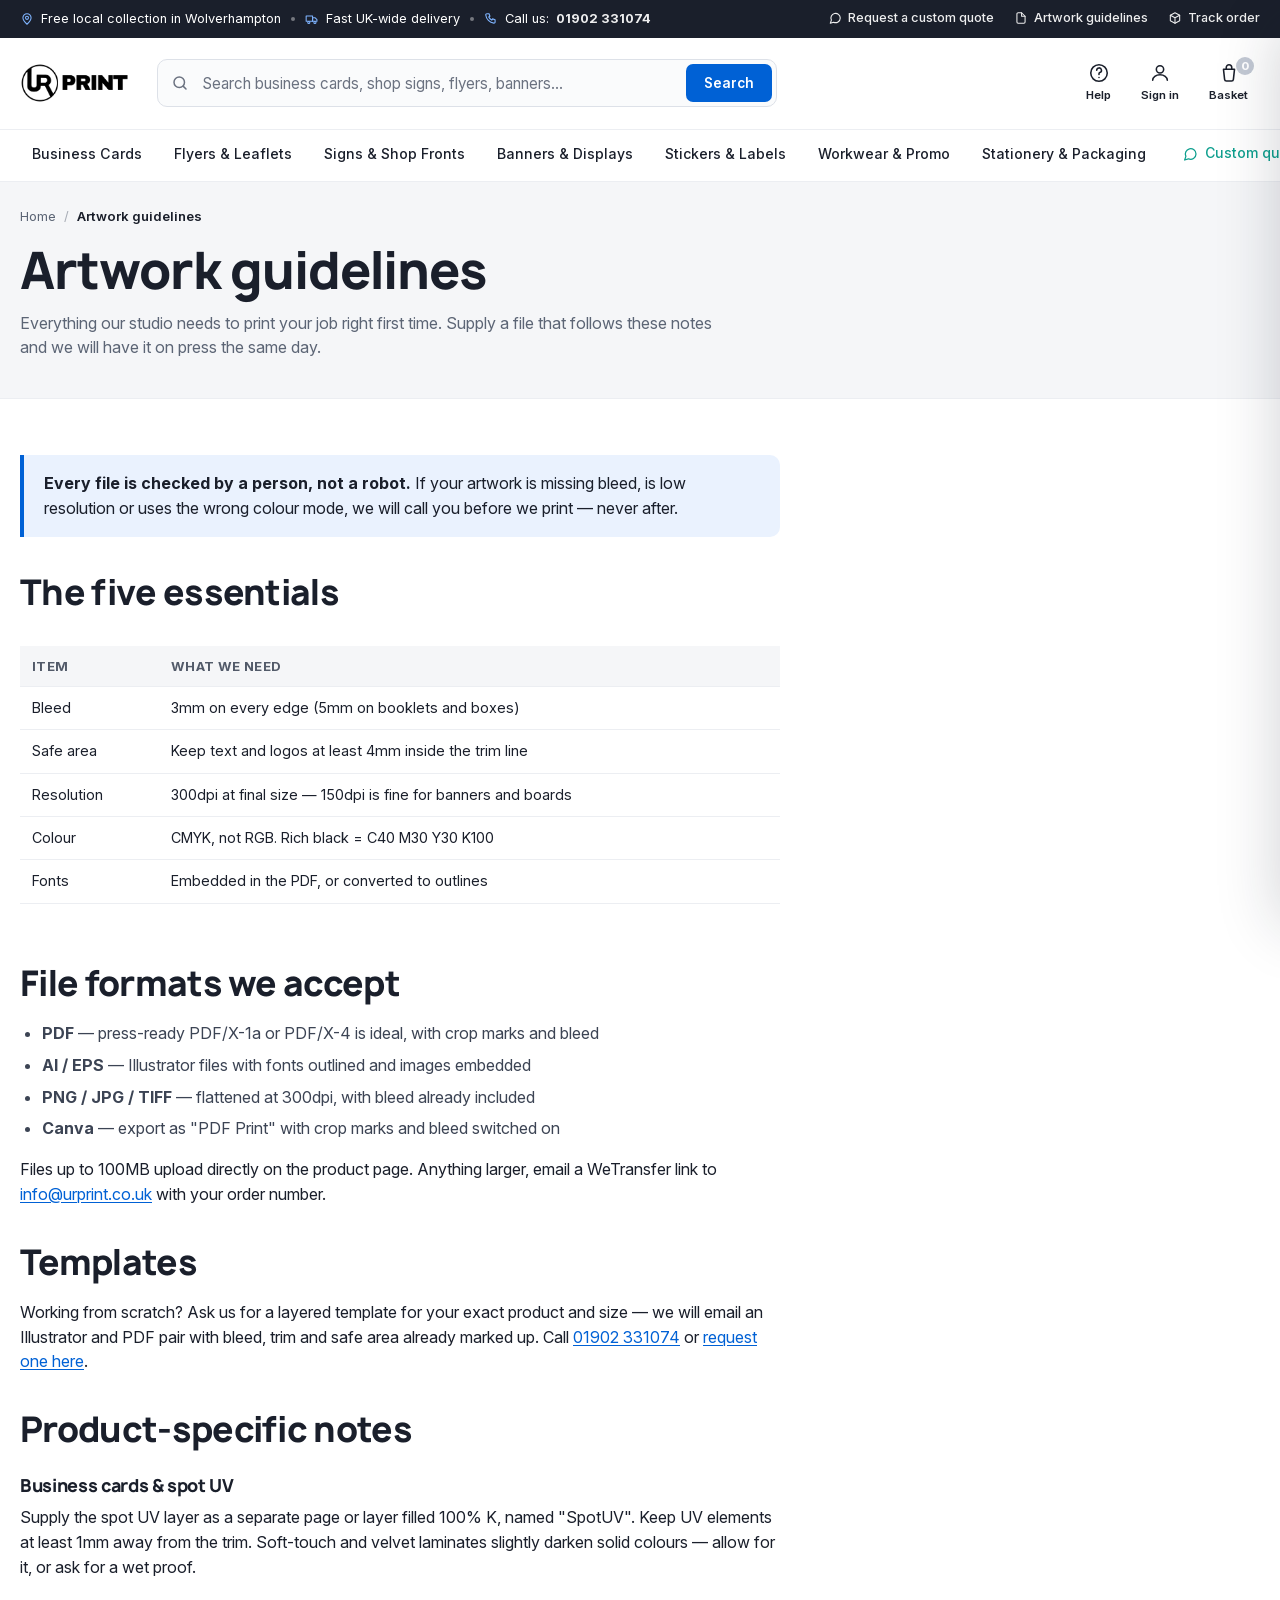
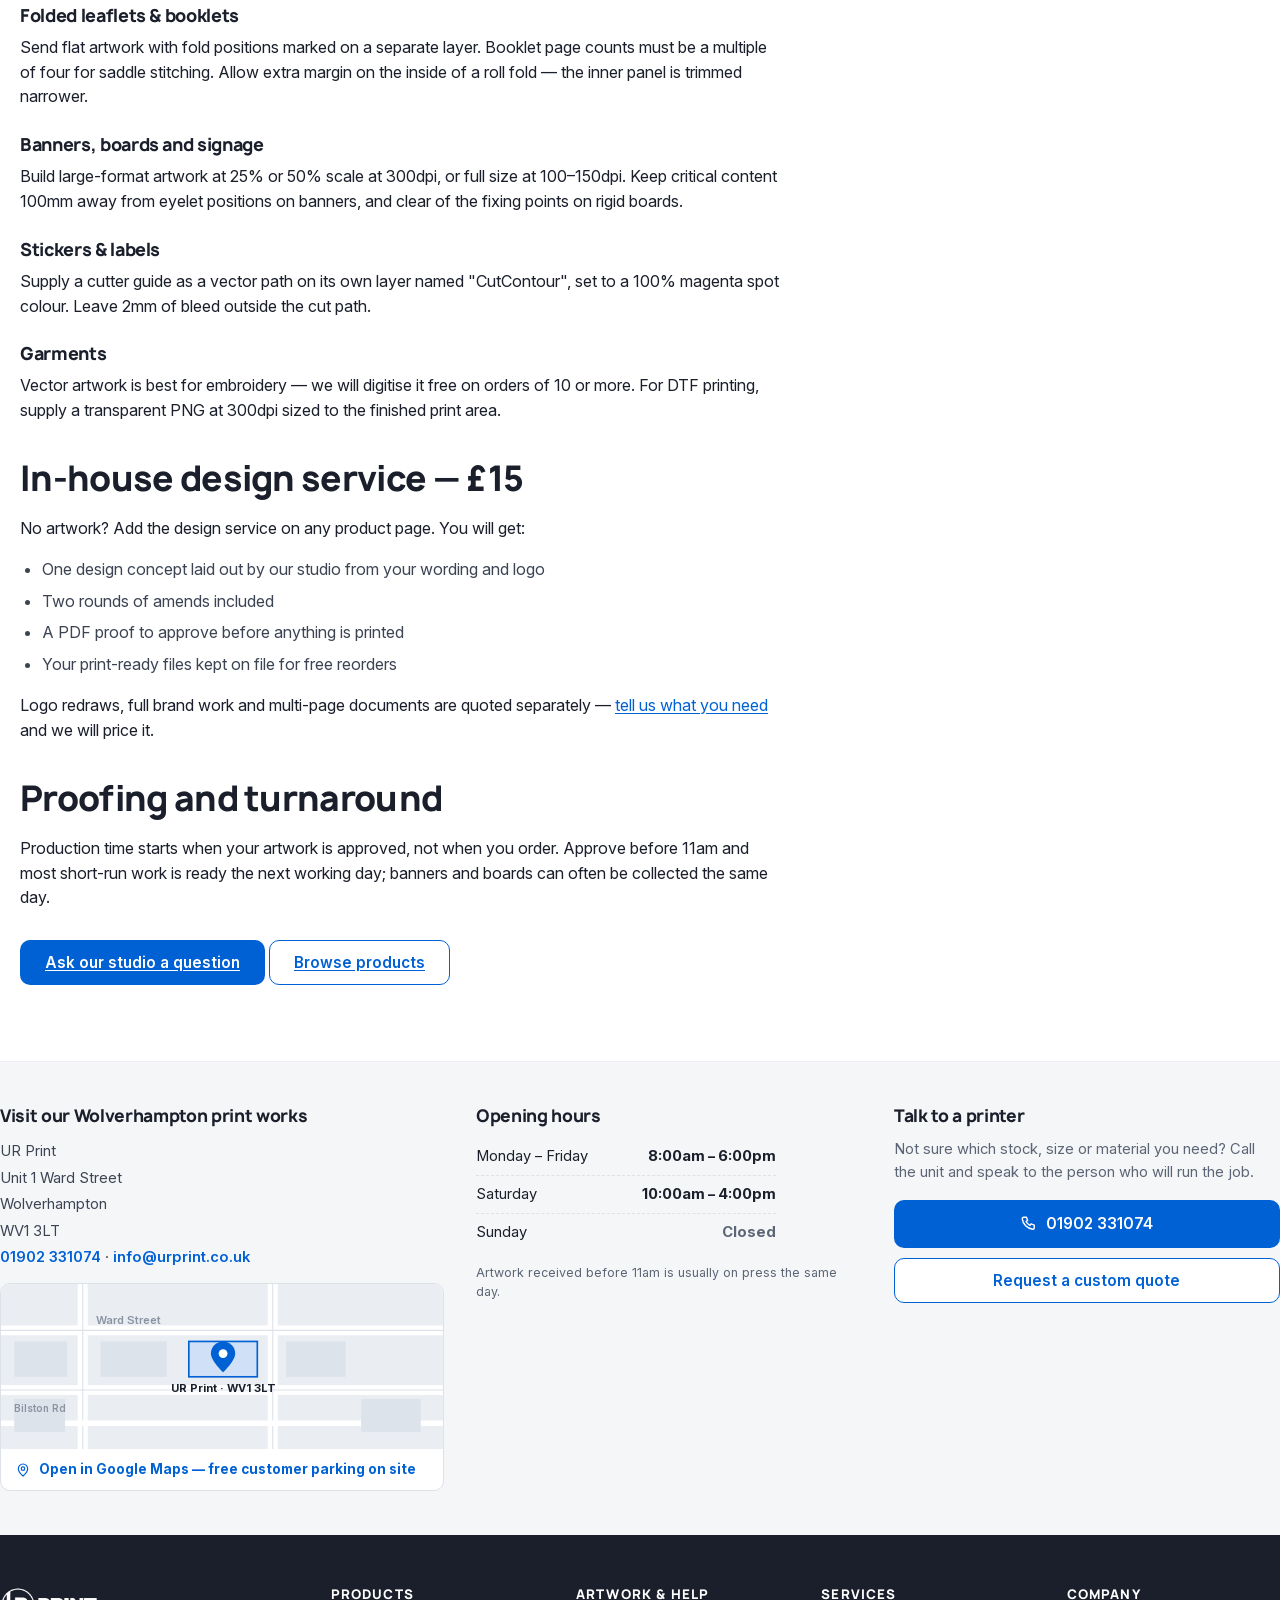
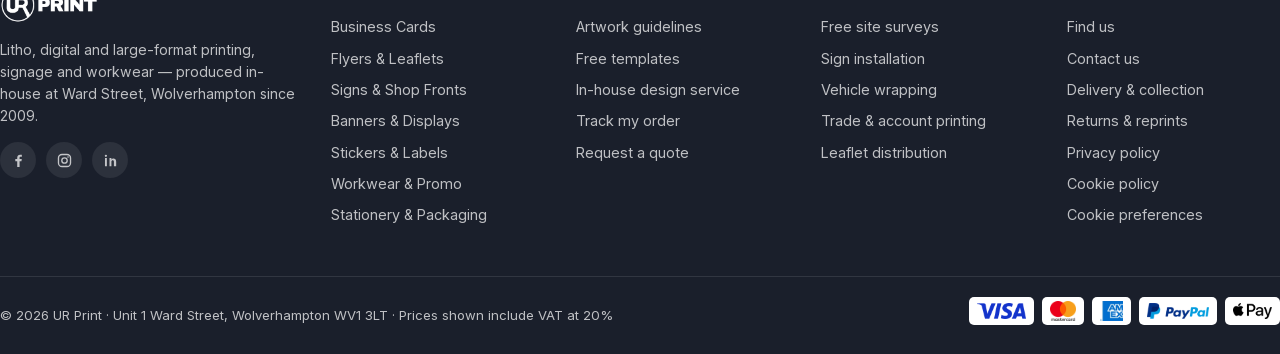
==== commit 62d65c01: "Cache-bust CSS and JS so deploys are picked up immediately assets/js/app.js draws the header and foo" ====
--- a/artwork-guidelines.html
+++ b/artwork-guidelines.html
@@ -22,7 +22,7 @@
 <link rel="apple-touch-icon" href="assets/img/apple-touch-icon.png">
 <link rel="preload" href="assets/fonts/inter-var.woff2" as="font" type="font/woff2" crossorigin>
 <link rel="preload" href="assets/fonts/manrope-800.woff2" as="font" type="font/woff2" crossorigin>
-<link rel="stylesheet" href="assets/css/styles.css">
+<link rel="stylesheet" href="assets/css/styles.css?v=645aa9e6">
 </head>
 <body>
 <a class="skip-link" href="#main">Skip to content</a>
@@ -115,9 +115,9 @@
   </div>
 </main>
 <div data-app-footer></div>
-<script src="assets/js/catalog.js"></script>
-<script src="assets/js/art.js"></script>
-<script src="assets/js/app.js"></script>
-<script src="assets/js/consent.js"></script>
+<script src="assets/js/catalog.js?v=e6c922df"></script>
+<script src="assets/js/art.js?v=49a0b44f"></script>
+<script src="assets/js/app.js?v=af92b93e"></script>
+<script src="assets/js/consent.js?v=bf99be0d"></script>
 </body>
 </html>
--- a/assets/css/styles.css
+++ b/assets/css/styles.css
@@ -289,7 +289,7 @@
 }
 @keyframes slideIn{from{transform:translateX(-100%)}to{transform:translateX(0)}}
 .mnav__head{display:flex;align-items:center;justify-content:space-between;padding:16px 18px;border-bottom:1px solid var(--grey-100)}
-.mnav__head img{height:30px}
+.mnav__head img{height:30px;width:auto}
 .mnav details{border-bottom:1px solid var(--grey-100)}
 .mnav summary{padding:14px 18px;font-weight:500;cursor:pointer;list-style:none;display:flex;justify-content:space-between;align-items:center}
 .mnav summary::-webkit-details-marker{display:none}
@@ -441,7 +441,7 @@
 .footer__grid{display:grid;grid-template-columns:1.4fr repeat(4,1fr);gap:32px;padding:52px 0 40px}
 .footer h3{color:#fff;font-size:.8rem;letter-spacing:.09em;text-transform:uppercase;margin-bottom:14px}
 .footer li{margin-bottom:9px}
-.footer__brand img{height:36px;margin-bottom:16px}
+.footer__brand img{height:36px;width:auto;margin-bottom:16px}
 .footer__brand p{font-size:.88rem;max-width:34ch}
 .footer__prefs{background:none;border:0;padding:0;font:inherit;color:rgba(255,255,255,.72);
   text-decoration:none;cursor:pointer;text-align:left}
@@ -451,8 +451,11 @@
 .footer__social a:hover{background:var(--blue)}
 .footer__social svg{width:17px;height:17px}
 .footer__bottom{border-top:1px solid rgba(255,255,255,.1);padding:20px 0;display:flex;align-items:center;justify-content:space-between;gap:18px;flex-wrap:wrap;font-size:.82rem}
-.payicons{display:flex;gap:8px;align-items:center;flex-wrap:wrap}
-.payicons span{height:26px;padding:0 9px;border-radius:5px;background:rgba(255,255,255,.1);display:flex;align-items:center;font-size:.68rem;font-weight:800;letter-spacing:.04em;color:#fff}
+.payicons{display:flex;gap:8px;align-items:center;flex-wrap:wrap;list-style:none;margin:0;padding:0}
+.payicons li{background:#fff;border-radius:5px;height:28px;padding:0 8px;display:flex;align-items:center;justify-content:center}
+.payicons img{height:16px;width:auto;display:block}
+.payicons img[alt="American Express"]{height:20px}
+.payicons img[alt="Mastercard"]{height:20px}
 @media(max-width:1000px){.footer__grid{grid-template-columns:1fr 1fr;gap:28px}}
 @media(max-width:560px){.footer__grid{grid-template-columns:1fr}}
 
